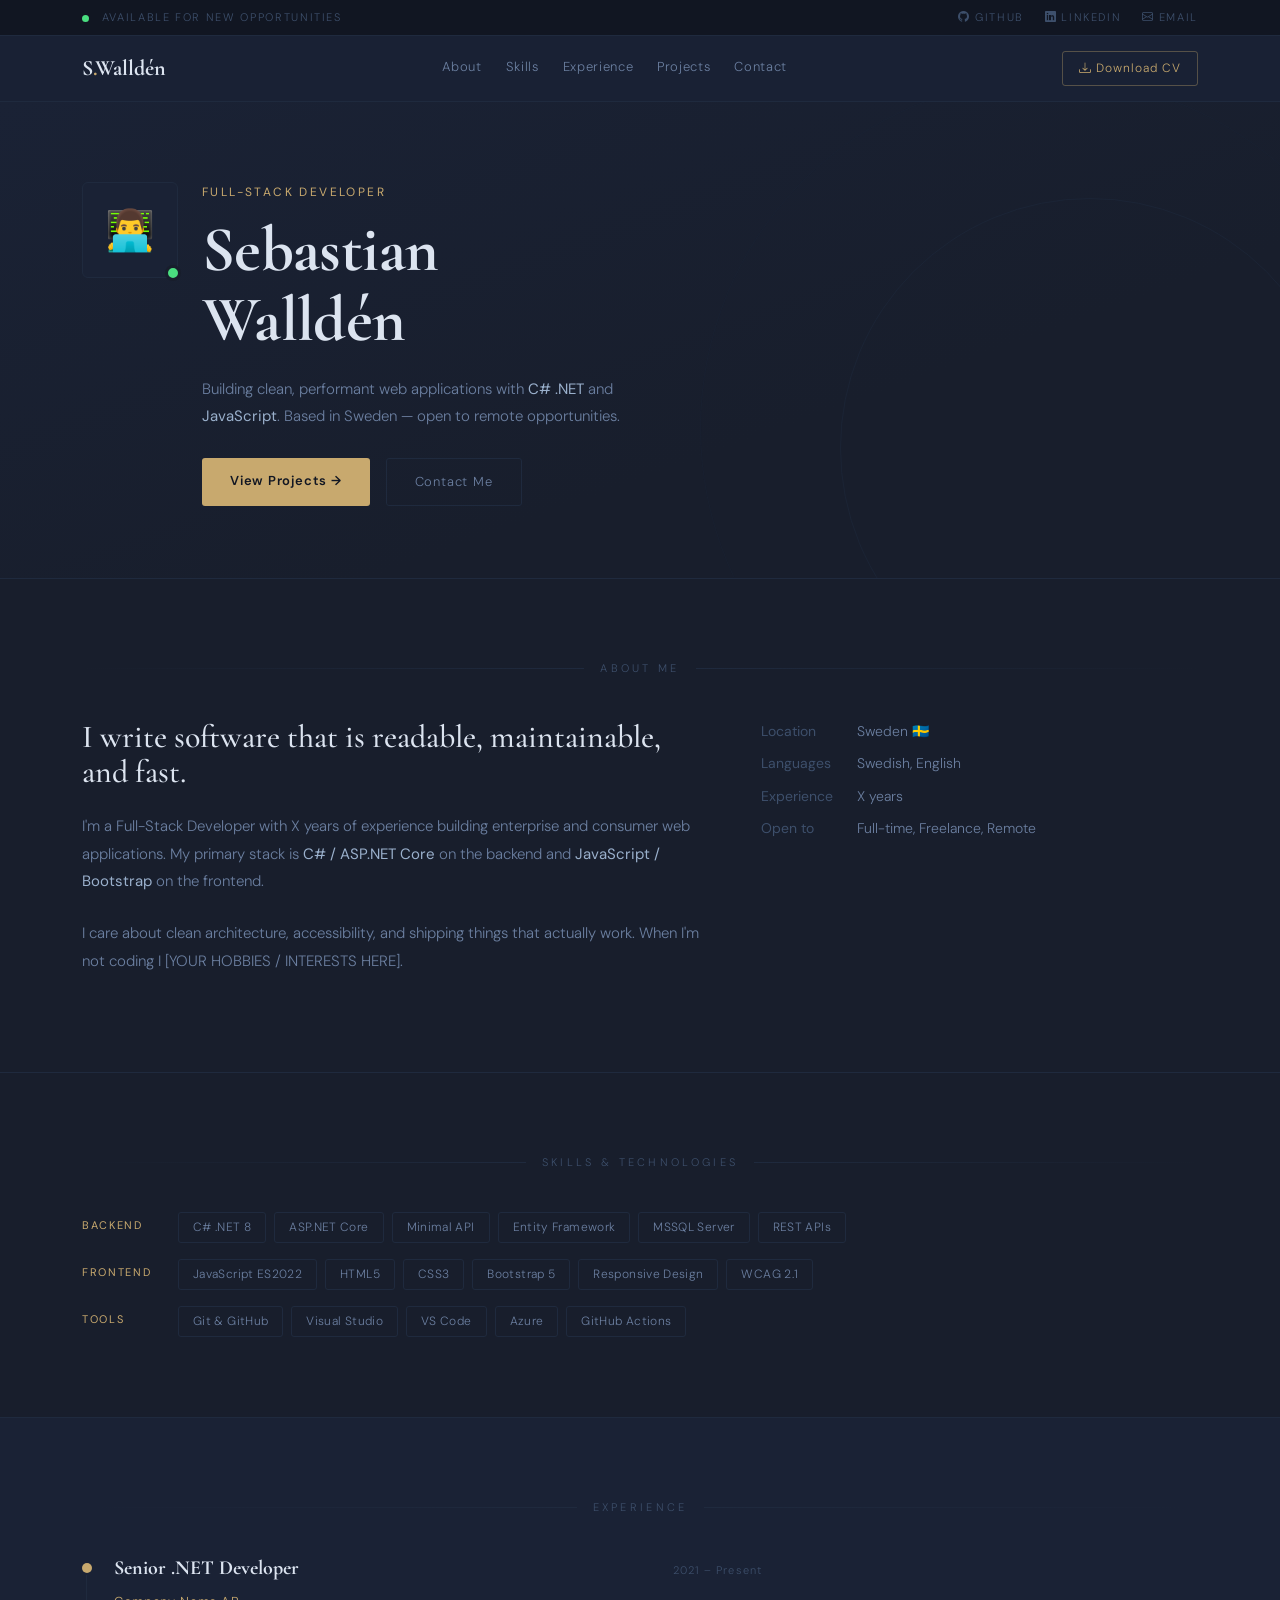
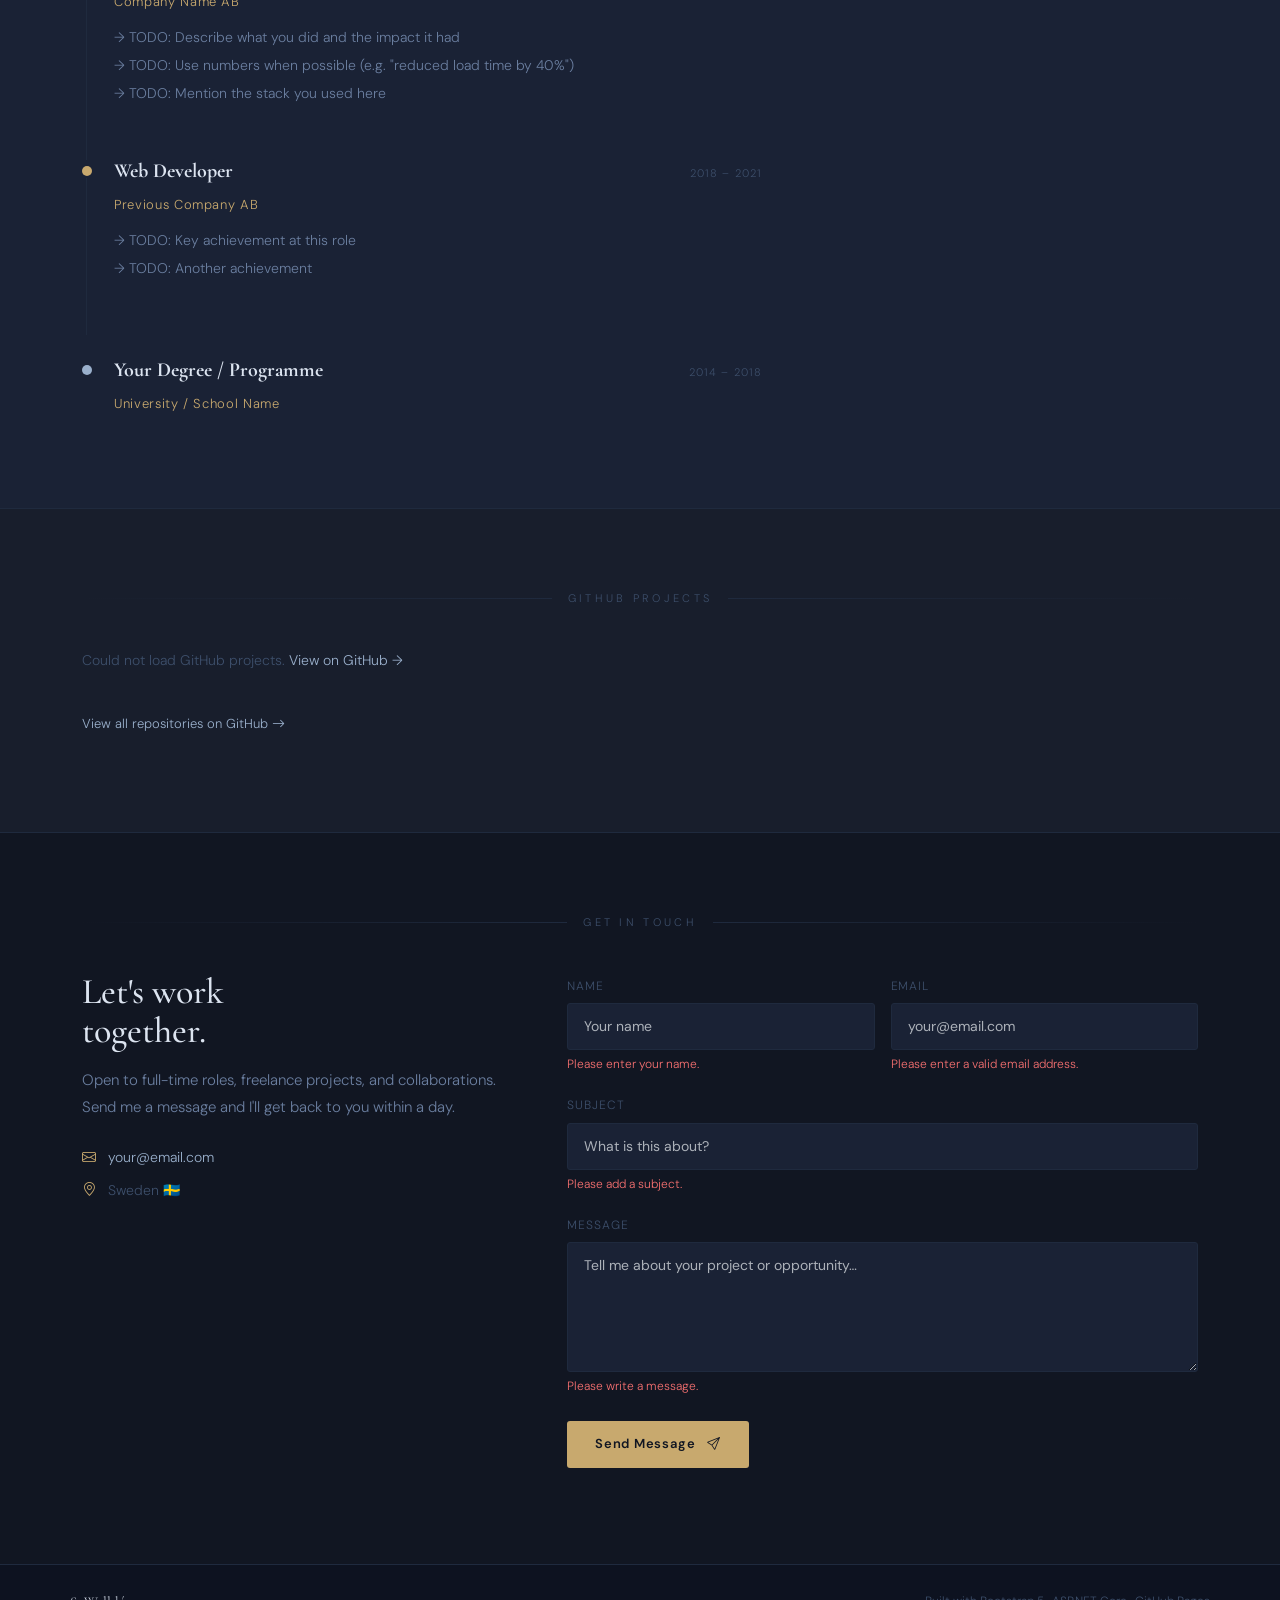
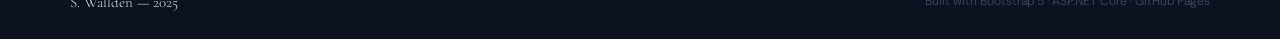
==== index.html @ 08d8ba3a "Initial commit" ====
<!DOCTYPE html>
<html lang="sv" data-bs-theme="dark">
<head>
  <meta charset="UTF-8" />
  <meta name="viewport" content="width=device-width, initial-scale=1.0" />
  <meta name="description" content="Sebastian Walldén — Full-Stack Developer specialising in C# .NET and JavaScript. Based in Sweden." />

  <title>Sebastian Walldén — Full-Stack Developer</title>

  <!-- ============================================================
       FONTS
       Cormorant Garamond  → headings  (editorial, refined)
       DM Sans             → body text  (clean, readable)
  ============================================================ -->
  <link rel="preconnect" href="https://fonts.googleapis.com" />
  <link rel="preconnect" href="https://fonts.gstatic.com" crossorigin />
  <link href="https://fonts.googleapis.com/css2?family=Cormorant+Garamond:wght@400;600;700&family=DM+Sans:ital,wght@0,300;0,400;0,500;1,300&display=swap" rel="stylesheet" />

  <!-- Bootstrap 5.3 -->
  <link href="https://cdn.jsdelivr.net/npm/bootstrap@5.3.3/dist/css/bootstrap.min.css" rel="stylesheet" />

  <!-- Bootstrap Icons -->
  <link href="https://cdn.jsdelivr.net/npm/bootstrap-icons@1.11.3/font/bootstrap-icons.min.css" rel="stylesheet" />

  <!-- Custom CSS Files -->
  <link rel="stylesheet" href="css/variables.css" />
  <link rel="stylesheet" href="css/base.css" />
  <link rel="stylesheet" href="css/topbar.css" />
  <link rel="stylesheet" href="css/navbar.css" />
  <link rel="stylesheet" href="css/hero.css" />
  <link rel="stylesheet" href="css/buttons.css" />
  <link rel="stylesheet" href="css/about.css" />
  <link rel="stylesheet" href="css/skills.css" />
  <link rel="stylesheet" href="css/experience.css" />
  <link rel="stylesheet" href="css/projects.css" />
  <link rel="stylesheet" href="css/contact.css" />
  <link rel="stylesheet" href="css/footer.css" />
  <link rel="stylesheet" href="css/animations.css" />
  <link rel="stylesheet" href="css/utilities.css" />
  <link rel="stylesheet" href="css/responsive.css" />
</head>

<body>

  <!-- ============================================================
       SKIP LINK — WCAG 2.4.1
  ============================================================ -->
  <a href="#main-content" class="skip-link">Skip to main content</a>

  <!-- ============================================================
       COMPONENT CONTAINERS
  ============================================================ -->

  <!-- Top Bar -->
  <div id="top-bar-container"></div>

  <!-- Navigation -->
  <div id="navbar-container"></div>

  <!-- Main Content -->
  <main id="main-content">
    <div id="hero-container"></div>
    <div id="about-container"></div>
    <div id="skills-container"></div>
    <div id="experience-container"></div>
    <div id="projects-container"></div>
    <div id="contact-container"></div>
  </main>

  <!-- Footer -->
  <div id="footer-container"></div>

  <!-- ============================================================
       BOOTSTRAP JS
  ============================================================ -->
  <script src="https://cdn.jsdelivr.net/npm/bootstrap@5.3.3/dist/js/bootstrap.bundle.min.js"></script>

  <!-- ============================================================
       COMPONENT LOADER
  ============================================================ -->
  <script src="js/component-loader.js"></script>

  <!-- ============================================================
       CUSTOM JAVASCRIPT FILES
  ============================================================ -->
  <script src="js/github-projects.js"></script>
  <script src="js/contact-form.js"></script>
  <script src="js/active-nav-link.js"></script>

</body>
</html>
---- css/variables.css ----
/* ============================================================
   DESIGN TOKENS — change your entire color scheme here only
============================================================ */

:root {
  --color-bg:           #181e2c;   /* page background        */
  --color-surface:      #1a2235;   /* cards, navbar          */
  --color-surface-deep: #111622;   /* top bar, footer        */
  --color-border:       #1f2a3e;   /* all borders            */
  --color-accent:       #c8a96e;   /* gold — buttons, labels */
  --color-accent-hover: #b8944e;   /* gold hover state       */
  --color-text:         #dce4f0;   /* primary text           */
  --color-text-muted:   #6b7fa0;   /* secondary text         */
  --color-text-faint:   #3d4f6b;   /* labels, metadata       */
  --color-link:         #9ab0cc;   /* inline links           */
  --color-success:      #4ade80;   /* success state          */

  --font-heading: 'Cormorant Garamond', Georgia, serif;
  --font-body:    'DM Sans', system-ui, sans-serif;

  --radius-sm:   3px;
  --radius-md:   6px;
  --section-gap: 5rem;
}
---- css/base.css ----
/* ============================================================
   BASE STYLES
============================================================ */

html {
  scroll-behavior: smooth;
}

body {
  font-family: var(--font-body);
  background-color: var(--color-bg);
  color: var(--color-text);
  font-weight: 300;
  font-size: 0.9375rem; /* 15px */
  line-height: 1.75;
}

h1, h2, h3, h4, h5, h6 {
  font-family: var(--font-heading);
  color: var(--color-text);
  line-height: 1.1;
}

a {
  color: var(--color-link);
  text-decoration: none;
  transition: color 0.2s;
}

a:hover {
  color: var(--color-accent);
  text-decoration: underline;
}

/* Focus ring — WCAG 2.4.7 */
:focus-visible {
  outline: 2px solid var(--color-accent);
  outline-offset: 3px;
  border-radius: var(--radius-sm);
}

/* ============================================================
   SKIP LINK — WCAG 2.4.1
============================================================ */

.skip-link {
  position: absolute;
  top: -100%;
  left: 1rem;
  z-index: 9999;
  background: var(--color-accent);
  color: var(--color-surface-deep);
  padding: 0.5rem 1rem;
  font-weight: 600;
  border-radius: var(--radius-sm);
  transition: top 0.15s;
}

.skip-link:focus {
  top: 1rem;
}

/* ============================================================
   SECTION DIVIDER (ornamental rule)
============================================================ */

.section-label {
  display: flex;
  align-items: center;
  gap: 1rem;
  margin-bottom: 2.5rem;
}

.section-label::before,
.section-label::after {
  content: '';
  flex: 1;
  height: 1px;
}

.section-label::before {
  background: linear-gradient(90deg, transparent, var(--color-border));
}

.section-label::after {
  background: linear-gradient(90deg, var(--color-border), transparent);
}

.section-label span {
  font-family: var(--font-body);
  font-size: 0.6875rem;
  letter-spacing: 0.3em;
  text-transform: uppercase;
  color: var(--color-text-faint);
  white-space: nowrap;
}
---- css/topbar.css ----
/* ============================================================
   TOP BAR
============================================================ */

#top-bar {
  background: var(--color-surface-deep);
  border-bottom: 1px solid var(--color-border);
  font-size: 0.6875rem; /* 11px */
  letter-spacing: 0.15em;
  text-transform: uppercase;
  color: var(--color-text-faint);
}

#top-bar a {
  color: var(--color-text-faint);
  transition: color 0.2s;
}

#top-bar a:hover {
  color: var(--color-accent);
  text-decoration: none;
}

.availability-indicator {
  display: inline-block;
  width: 7px;
  height: 7px;
  border-radius: 50%;
  background: var(--color-success);
  margin-right: 0.5rem;
  vertical-align: middle;
}
---- css/navbar.css ----
/* ============================================================
   NAVBAR
============================================================ */

#main-nav {
  background: rgba(26, 34, 53, 0.95);
  border-bottom: 1px solid var(--color-border);
  backdrop-filter: blur(10px);
}

.navbar-brand {
  font-family: var(--font-heading);
  font-size: 1.375rem;
  font-weight: 700;
  color: var(--color-text) !important;
}

.navbar-brand .accent {
  color: var(--color-accent);
}

.nav-link {
  font-family: var(--font-body) !important;
  font-size: 0.8125rem !important;
  letter-spacing: 0.05em;
  color: var(--color-text-muted) !important;
  padding: 0.25rem 0 !important;
  margin: 0 0.75rem;
  border-bottom: 2px solid transparent;
  transition: color 0.2s, border-color 0.2s;
}

.nav-link:hover,
.nav-link[aria-current="page"] {
  color: var(--color-text) !important;
  border-bottom-color: var(--color-accent);
}

/* Download CV button in nav */
.btn-nav-cv {
  font-size: 0.75rem;
  letter-spacing: 0.08em;
  color: var(--color-accent);
  border: 1px solid rgba(200, 169, 110, 0.35);
  padding: 0.375rem 1rem;
  border-radius: var(--radius-sm);
  transition: all 0.2s;
  background: transparent;
  text-decoration: none;
}

.btn-nav-cv:hover {
  background: var(--color-accent);
  color: var(--color-surface-deep);
  text-decoration: none;
}

@media (max-width: 768px) {
  .navbar-nav .nav-link {
    margin: 0;
  }
}
---- css/hero.css ----
/* ============================================================
   HERO SECTION
============================================================ */

#hero {
  background: linear-gradient(160deg, var(--color-surface) 0%, var(--color-bg) 65%);
  border-bottom: 1px solid var(--color-border);
  position: relative;
  overflow: hidden;
  padding: 5rem 0 4.5rem;
}

/* Decorative circles */
#hero::before,
#hero::after {
  content: '';
  position: absolute;
  border-radius: 50%;
  border: 1px solid rgba(31, 42, 62, 0.5);
  pointer-events: none;
}

#hero::before {
  width: 500px;
  height: 500px;
  bottom: -120px;
  right: -60px;
}

#hero::after {
  width: 700px;
  height: 700px;
  bottom: -200px;
  right: -120px;
  border-color: rgba(31, 42, 62, 0.25);
}

.hero-avatar {
  width: 96px;
  height: 96px;
  border-radius: var(--radius-md);
  background: var(--color-surface);
  border: 1px solid var(--color-border);
  object-fit: cover;
  flex-shrink: 0;
}

.hero-avatar-placeholder {
  width: 96px;
  height: 96px;
  border-radius: var(--radius-md);
  background: var(--color-surface);
  border: 1px solid var(--color-border);
  display: flex;
  align-items: center;
  justify-content: center;
  font-size: 2.5rem;
  flex-shrink: 0;
  position: relative;
}

.hero-status {
  position: absolute;
  bottom: -4px;
  right: -4px;
  width: 16px;
  height: 16px;
  background: var(--color-success);
  border-radius: 50%;
  border: 3px solid var(--color-bg);
}

.hero-eyebrow {
  font-family: var(--font-body);
  font-size: 0.75rem;
  letter-spacing: 0.2em;
  text-transform: uppercase;
  color: var(--color-accent);
  font-weight: 400;
  margin-bottom: 0.75rem;
}

.hero-name {
  font-size: clamp(2.5rem, 6vw, 4rem);
  font-weight: 700;
  letter-spacing: -0.01em;
  margin-bottom: 1.25rem;
}

.hero-bio {
  font-size: 0.9375rem;
  color: var(--color-text-muted);
  line-height: 1.8;
  max-width: 480px;
  margin-bottom: 1.75rem;
}

.hero-bio strong {
  color: var(--color-link);
  font-weight: 400;
}

@media (max-width: 768px) {
  #top-bar .d-flex {
    flex-direction: column;
    gap: 0.25rem;
    text-align: center;
  }

  .hero-name {
    font-size: 2.5rem;
  }
}
---- css/buttons.css ----
/* ============================================================
   BUTTONS
============================================================ */

.btn-primary-custom {
  background: var(--color-accent);
  color: var(--color-surface-deep);
  border: none;
  border-radius: var(--radius-sm);
  padding: 0.75rem 1.75rem;
  font-family: var(--font-body);
  font-size: 0.8125rem;
  font-weight: 600;
  letter-spacing: 0.06em;
  transition: background 0.2s, transform 0.15s;
  display: inline-block;
  text-decoration: none;
  cursor: pointer;
}

.btn-primary-custom:hover {
  background: var(--color-accent-hover);
  color: var(--color-surface-deep);
  transform: translateY(-1px);
  text-decoration: none;
}

.btn-primary-custom:disabled {
  opacity: 0.6;
  cursor: not-allowed;
  transform: none;
}

.btn-secondary-custom {
  background: transparent;
  color: var(--color-text-muted);
  border: 1px solid var(--color-border);
  border-radius: var(--radius-sm);
  padding: 0.75rem 1.75rem;
  font-family: var(--font-body);
  font-size: 0.8125rem;
  letter-spacing: 0.06em;
  transition: border-color 0.2s, color 0.2s, background 0.2s;
  display: inline-block;
  text-decoration: none;
  cursor: pointer;
}

.btn-secondary-custom:hover {
  border-color: var(--color-accent);
  color: var(--color-accent);
  text-decoration: none;
}
---- css/about.css ----
/* ============================================================
   ABOUT SECTION
============================================================ */

#about {
  padding: var(--section-gap) 0;
  border-bottom: 1px solid var(--color-border);
}

#about h2 {
  font-size: 2rem;
}

#about .bio-text {
  color: var(--color-text-muted);
  line-height: 1.85;
}

#about .bio-text strong {
  color: var(--color-link);
  font-weight: 400;
}

#about .info-list {
  font-size: 0.875rem;
}

#about .info-item {
  display: flex;
  gap: 1rem;
  margin-bottom: 0.5rem;
}

#about .info-label {
  color: var(--color-text-faint);
  min-width: 80px;
  font-weight: 400;
}

#about .info-value {
  color: var(--color-text-muted);
  margin: 0;
}
---- css/skills.css ----
/* ============================================================
   SKILLS SECTION
============================================================ */

#skills {
  padding: var(--section-gap) 0;
  border-bottom: 1px solid var(--color-border);
}

.skill-group-label {
  font-family: var(--font-body);
  font-size: 0.6875rem;
  letter-spacing: 0.15em;
  text-transform: uppercase;
  color: var(--color-accent);
  font-weight: 400;
  min-width: 80px;
}

.skill-badge {
  display: inline-block;
  font-family: var(--font-body);
  font-size: 0.75rem;
  color: var(--color-text-muted);
  border: 1px solid var(--color-border);
  padding: 0.25rem 0.875rem;
  border-radius: var(--radius-sm);
  letter-spacing: 0.03em;
  transition: border-color 0.2s, color 0.2s, transform 0.15s;
  text-decoration: none;
}

.skill-badge:hover {
  border-color: var(--color-accent);
  color: var(--color-accent);
  transform: translateY(-1px);
}
---- css/experience.css ----
/* ============================================================
   EXPERIENCE SECTION (Timeline)
============================================================ */

#experience {
  padding: var(--section-gap) 0;
  border-bottom: 1px solid var(--color-border);
  background: var(--color-surface);
}

.timeline-item {
  position: relative;
  padding-left: 2rem;
  padding-bottom: 2.5rem;
}

.timeline-item:last-child {
  padding-bottom: 0;
}

.timeline-dot {
  position: absolute;
  left: 0;
  top: 6px;
  width: 10px;
  height: 10px;
  border-radius: 50%;
  background: var(--color-accent);
  flex-shrink: 0;
}

.timeline-dot.education {
  background: var(--color-link);
}

.timeline-line {
  position: absolute;
  left: 4px;
  top: 18px;
  bottom: 0;
  width: 1px;
  background: var(--color-border);
}

.timeline-item:last-child .timeline-line {
  display: none;
}

.job-title {
  font-family: var(--font-heading);
  font-size: 1.25rem;
  font-weight: 700;
  color: var(--color-text);
}

.job-company {
  font-family: var(--font-body);
  font-size: 0.8125rem;
  color: var(--color-accent);
  letter-spacing: 0.05em;
  margin-bottom: 0.75rem;
}

.job-date {
  font-family: var(--font-body);
  font-size: 0.6875rem;
  color: var(--color-text-faint);
  letter-spacing: 0.1em;
}

.job-bullets {
  list-style: none;
  padding-left: 0;
  margin-top: 0.5rem;
}

.job-bullets li {
  font-size: 0.875rem;
  color: var(--color-text-muted);
  margin-bottom: 0.35rem;
  line-height: 1.6;
}
---- css/projects.css ----
/* ============================================================
   PROJECTS SECTION (GitHub — populated via JS)
============================================================ */

#projects {
  padding: var(--section-gap) 0;
  border-bottom: 1px solid var(--color-border);
}

.project-card {
  background: var(--color-surface);
  border: 1px solid var(--color-border);
  border-radius: var(--radius-md);
  padding: 1.25rem;
  height: 100%;
  transition: border-color 0.25s, transform 0.2s, box-shadow 0.25s;
  text-decoration: none;
  display: flex;
  flex-direction: column;
  gap: 0.5rem;
}

.project-card:hover {
  border-color: rgba(200, 169, 110, 0.35);
  transform: translateY(-3px);
  box-shadow: 0 12px 32px rgba(0, 0, 0, 0.35);
  text-decoration: none;
}

.project-name {
  font-family: var(--font-heading);
  font-size: 1.0625rem;
  font-weight: 700;
  color: var(--color-link);
}

.project-desc {
  font-size: 0.8125rem;
  color: var(--color-text-faint);
  flex: 1;
  line-height: 1.55;
}

.project-meta {
  font-family: var(--font-body);
  font-size: 0.6875rem;
  color: var(--color-text-faint);
  display: flex;
  justify-content: space-between;
}

.project-lang {
  color: var(--color-accent);
}

.projects-loading {
  color: var(--color-text-faint);
  text-align: center;
  padding: 2rem 0;
}

.projects-empty {
  color: var(--color-text-faint);
  font-size: 0.875rem;
}
---- css/contact.css ----
/* ============================================================
   CONTACT SECTION
============================================================ */

#contact {
  padding: var(--section-gap) 0;
  background: var(--color-surface-deep);
}

#contact h2 {
  font-size: 2.25rem;
}

.contact-intro {
  color: var(--color-text-muted);
  margin-top: 1rem;
  line-height: 1.8;
}

.contact-info-list {
  font-size: 0.875rem;
  color: var(--color-text-faint);
}

.contact-info-item {
  margin-bottom: 0.5rem;
}

.contact-info-item a {
  color: var(--color-link);
}

.contact-info-item a:hover {
  color: var(--color-accent);
}

.contact-icon {
  margin-right: 0.5rem;
  color: var(--color-accent);
}

/* Form Styles */
.contact-form {
  width: 100%;
}

.contact-form .form-control,
.contact-form .form-control:focus {
  background: var(--color-surface);
  border: 1px solid var(--color-border);
  border-radius: var(--radius-sm);
  color: var(--color-text);
  font-family: var(--font-body);
  font-size: 0.875rem;
  padding: 0.75rem 1rem;
  box-shadow: none;
}

.contact-form .form-control:focus {
  border-color: var(--color-accent);
}

.contact-form .form-label {
  font-size: 0.75rem;
  letter-spacing: 0.08em;
  text-transform: uppercase;
  color: var(--color-text-faint);
  margin-bottom: 0.4rem;
}

.contact-form textarea {
  resize: vertical;
  min-height: 130px;
}

.contact-form .invalid-feedback {
  display: block;
  color: #f87171;
  font-size: 0.75rem;
  margin-top: 0.25rem;
}

.form-status {
  font-size: 0.875rem;
  margin-top: 1rem;
}

.form-status.success {
  color: var(--color-success);
}

.form-status.error {
  color: #f87171;
}
---- css/footer.css ----
/* ============================================================
   FOOTER
============================================================ */

footer {
  background: #0d1220;
  border-top: 1px solid var(--color-border);
  font-family: var(--font-body);
  font-size: 0.75rem;
  color: var(--color-text-faint);
}

footer a {
  color: var(--color-link);
  transition: color 0.2s;
}

footer a:hover {
  color: var(--color-accent);
  text-decoration: none;
}

.footer-brand {
  font-family: var(--font-heading);
  font-size: 0.9375rem;
  color: var(--color-text);
}

.footer-content {
  display: flex;
  justify-content: space-between;
  align-items: center;
  flex-wrap: wrap;
  gap: 1rem;
  padding: 1rem 0;
}

@media (max-width: 768px) {
  .footer-content {
    justify-content: center;
    text-align: center;
    gap: 0.5rem;
  }
}
---- css/animations.css ----
/* ============================================================
   ANIMATIONS — staggered page load
============================================================ */

.fade-up {
  opacity: 0;
  transform: translateY(18px);
  animation: fadeUp 0.55s ease forwards;
}

@keyframes fadeUp {
  to {
    opacity: 1;
    transform: translateY(0);
  }
}

.fade-up:nth-child(1) {
  animation-delay: 0.05s;
}

.fade-up:nth-child(2) {
  animation-delay: 0.15s;
}

.fade-up:nth-child(3) {
  animation-delay: 0.25s;
}

.fade-up:nth-child(4) {
  animation-delay: 0.35s;
}
---- css/utilities.css ----
/* ============================================================
   UTILITIES
============================================================ */

.text-accent {
  color: var(--color-accent);
}

.text-muted-custom {
  color: var(--color-text-muted);
}

.text-faint {
  color: var(--color-text-faint);
}

.border-theme {
  border-color: var(--color-border) !important;
}

.bg-surface {
  background-color: var(--color-surface);
}

.bg-surface-deep {
  background-color: var(--color-surface-deep);
}
---- css/responsive.css ----
/* ============================================================
   RESPONSIVE DESIGN
============================================================ */

@media (max-width: 992px) {
  .container-lg {
    padding-left: 1.5rem;
    padding-right: 1.5rem;
  }
}

@media (max-width: 768px) {
  :root {
    --section-gap: 3rem;
  }

  #top-bar .d-flex {
    flex-direction: column;
    gap: 0.25rem;
    text-align: center;
  }

  .hero-name {
    font-size: 2.5rem;
  }

  .navbar-nav .nav-link {
    margin: 0;
  }

  .hero-bio {
    max-width: 100%;
  }

  .d-flex.gap-3.flex-wrap {
    flex-direction: column;
  }

  .d-flex.gap-3.flex-wrap > * {
    width: 100%;
  }
}

@media (max-width: 576px) {
  body {
    font-size: 0.875rem;
  }

  h1, h2, h3, h4, h5, h6 {
    line-height: 1.2;
  }

  .hero-avatar-placeholder,
  .hero-avatar {
    width: 72px;
    height: 72px;
    font-size: 2rem;
  }

  #contact h2 {
    font-size: 1.75rem;
  }

  .contact-form .form-control {
    font-size: 0.8125rem;
    padding: 0.5rem 0.75rem;
  }

  .btn-primary-custom,
  .btn-secondary-custom {
    width: 100%;
    text-align: center;
  }

  .section-label {
    margin-bottom: 1.5rem;
    gap: 0.5rem;
  }

  .section-label span {
    font-size: 0.625rem;
  }
}
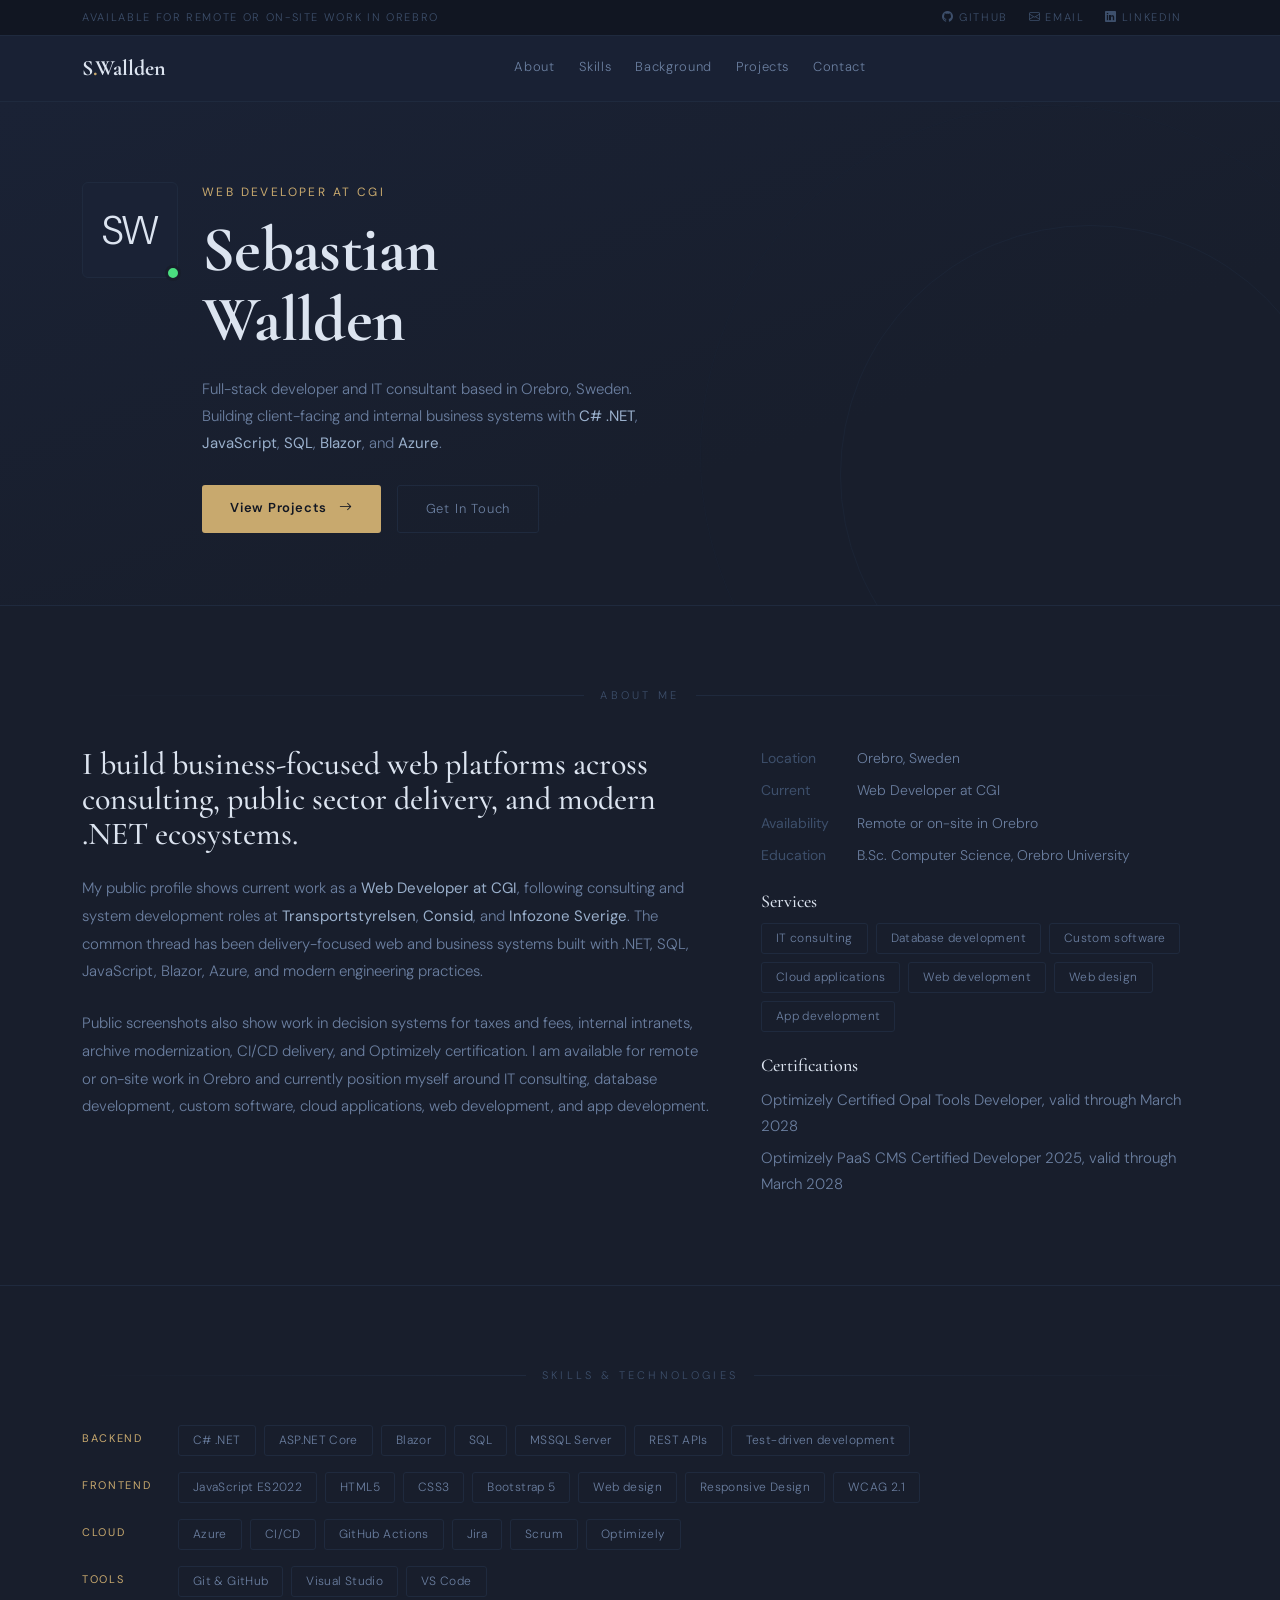
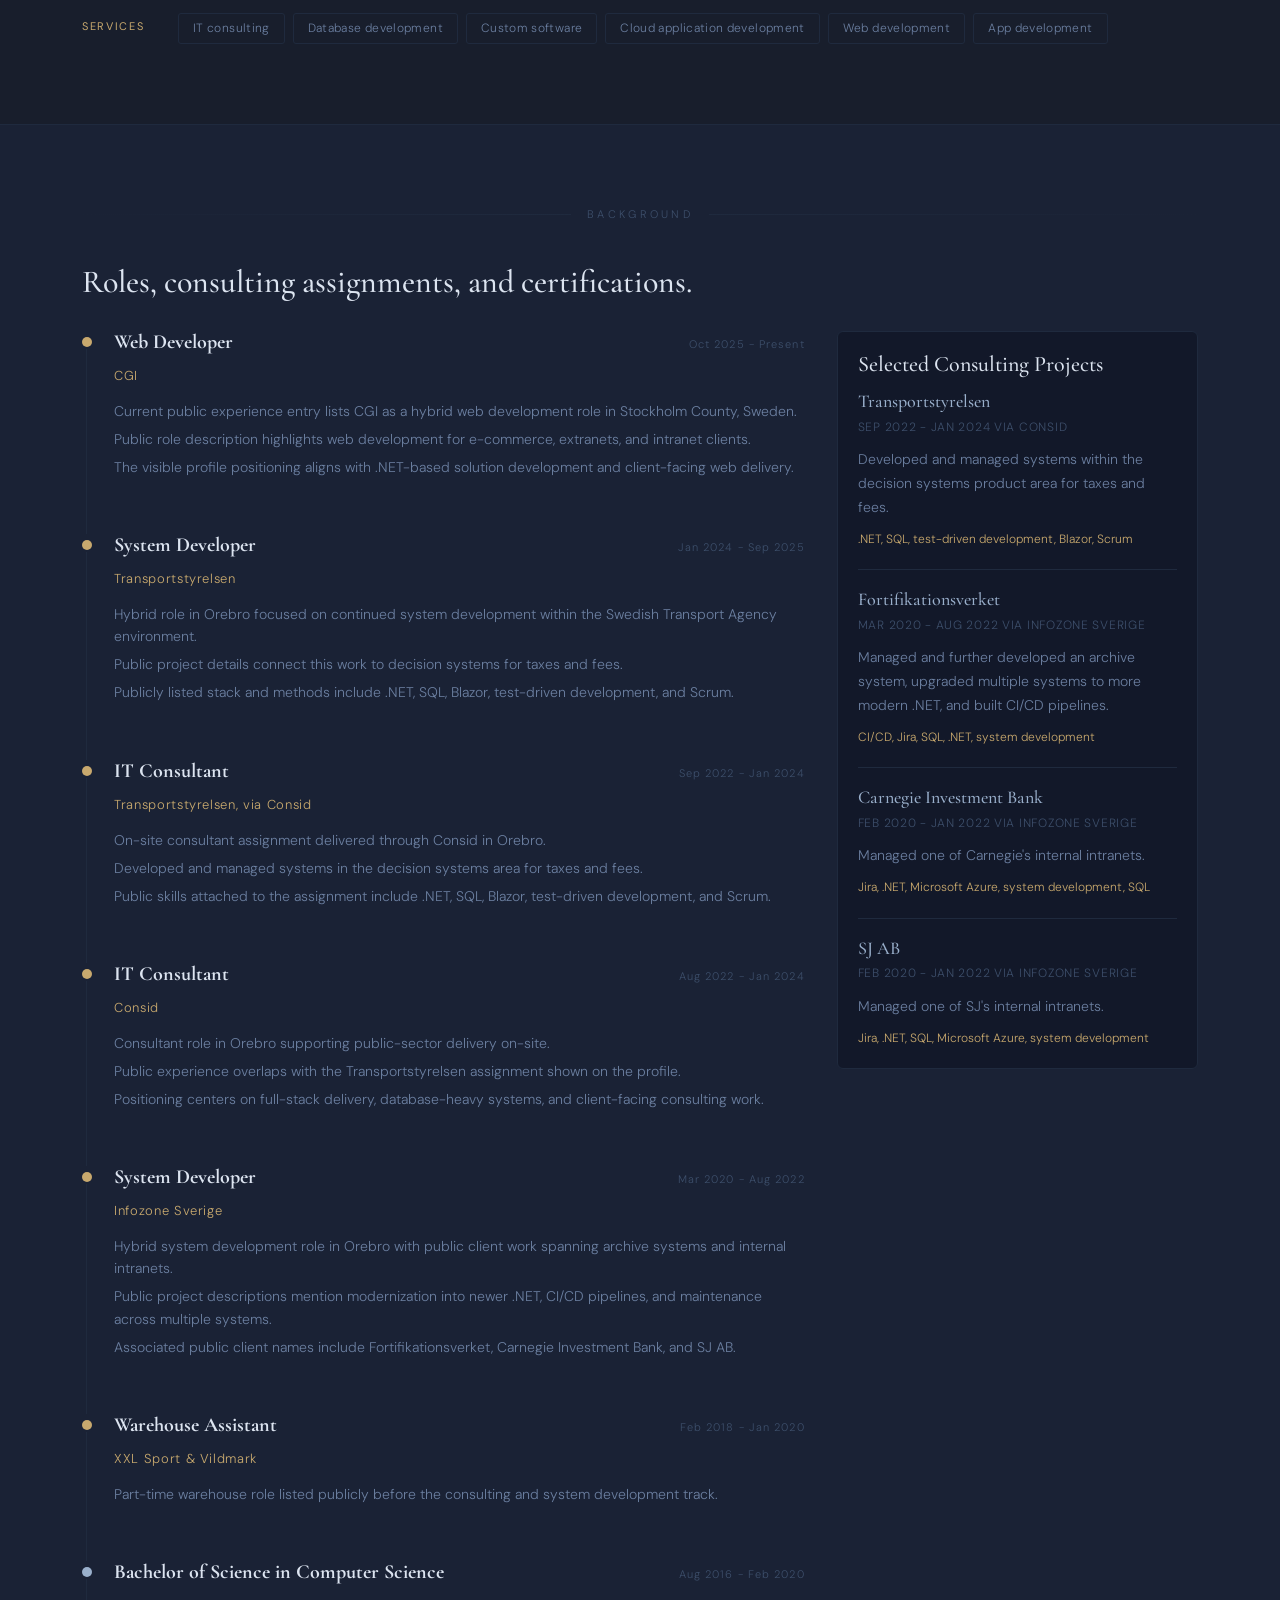
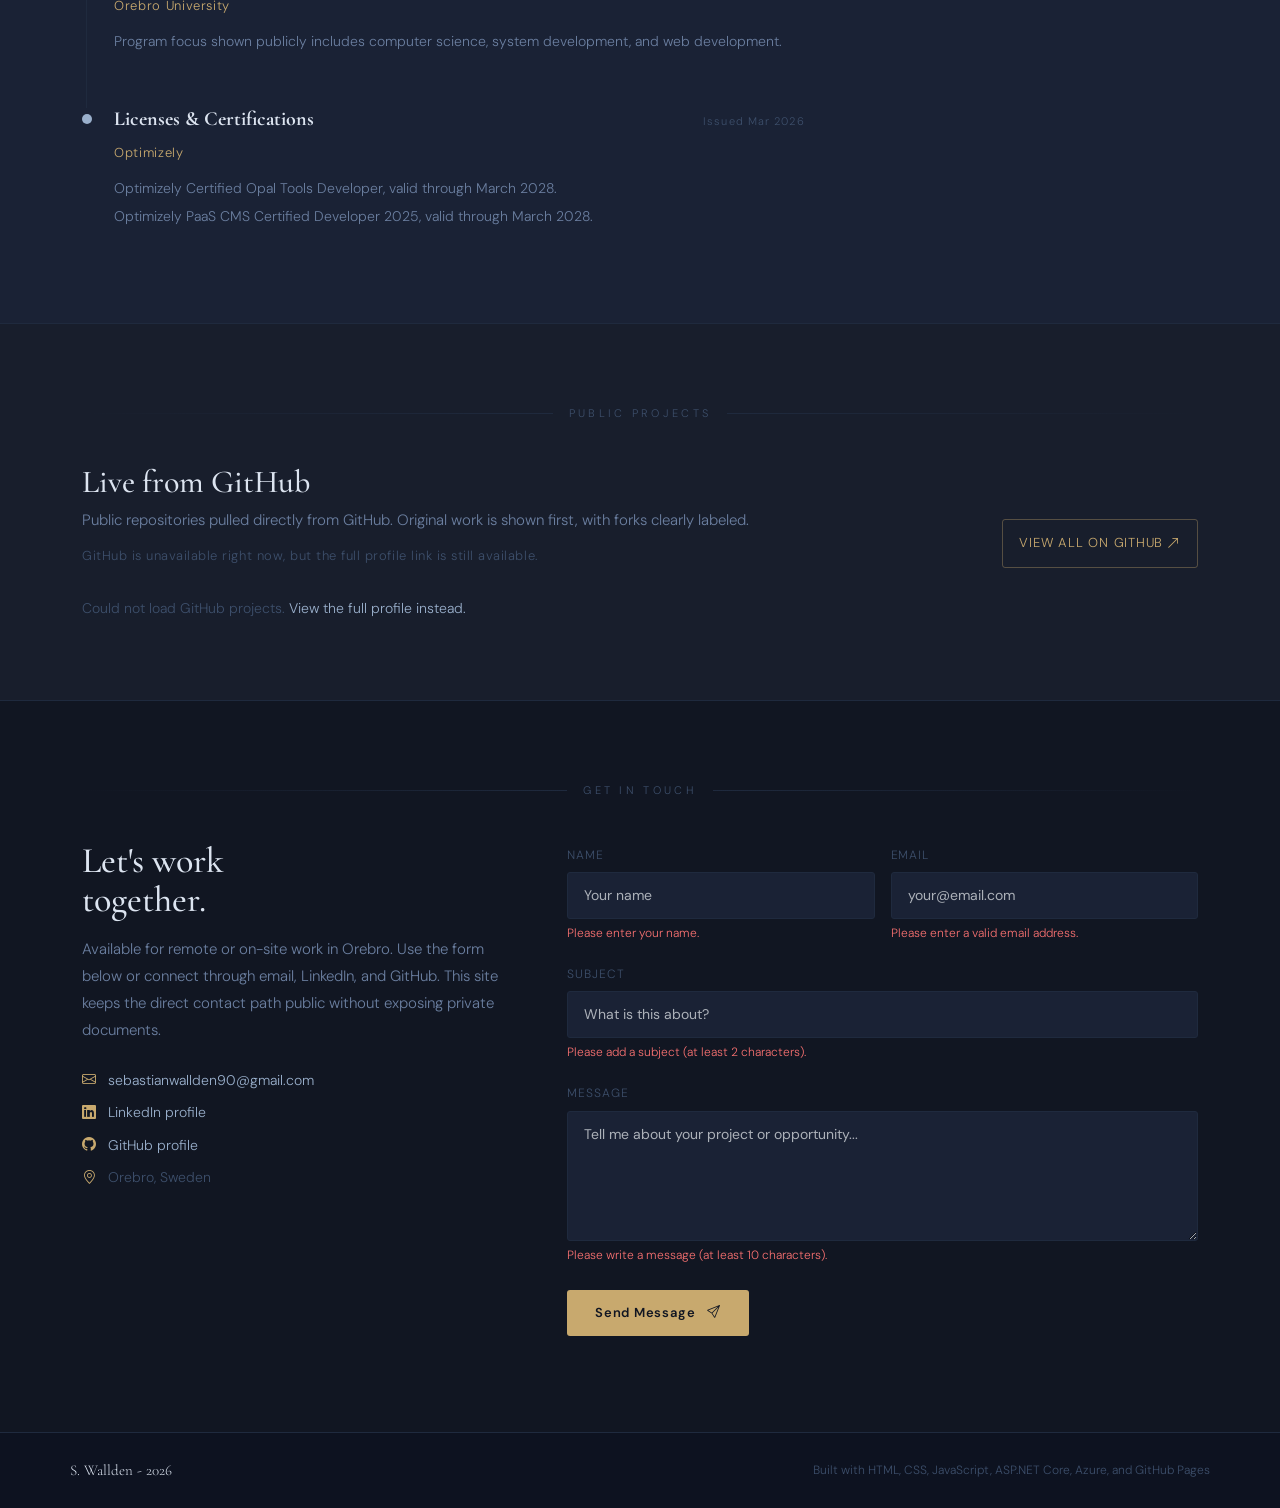
==== commit 4327ffe0: "feat: refresh portfolio profile content" ====
--- a/index.html
+++ b/index.html
@@ -3,18 +3,22 @@
 <head>
   <meta charset="UTF-8" />
   <meta name="viewport" content="width=device-width, initial-scale=1.0" />
-  <meta name="description" content="Sebastian Walldén — Full-Stack Developer specialising in C# .NET and JavaScript. Based in Sweden." />
+  <meta
+    name="description"
+    content="Sebastian Wallden is a full-stack developer and IT consultant based in Orebro, Sweden, with public experience across CGI, Transportstyrelsen, Consid, and Infozone using .NET, SQL, Azure, Blazor, and JavaScript." />
 
-  <title>Sebastian Walldén — Full-Stack Developer</title>
+  <title>Sebastian Wallden - Full-Stack Developer</title>
 
   <!-- ============================================================
        FONTS
-       Cormorant Garamond  → headings  (editorial, refined)
-       DM Sans             → body text  (clean, readable)
+       Cormorant Garamond -> headings
+       DM Sans -> body text
   ============================================================ -->
   <link rel="preconnect" href="https://fonts.googleapis.com" />
   <link rel="preconnect" href="https://fonts.gstatic.com" crossorigin />
-  <link href="https://fonts.googleapis.com/css2?family=Cormorant+Garamond:wght@400;600;700&family=DM+Sans:ital,wght@0,300;0,400;0,500;1,300&display=swap" rel="stylesheet" />
+  <link
+    href="https://fonts.googleapis.com/css2?family=Cormorant+Garamond:wght@400;600;700&family=DM+Sans:ital,wght@0,300;0,400;0,500;1,300&display=swap"
+    rel="stylesheet" />
 
   <!-- Bootstrap 5.3 -->
   <link href="https://cdn.jsdelivr.net/npm/bootstrap@5.3.3/dist/css/bootstrap.min.css" rel="stylesheet" />
@@ -41,9 +45,8 @@
 </head>
 
 <body>
-
   <!-- ============================================================
-       SKIP LINK — WCAG 2.4.1
+       SKIP LINK - WCAG 2.4.1
   ============================================================ -->
   <a href="#main-content" class="skip-link">Skip to main content</a>
 
@@ -51,13 +54,9 @@
        COMPONENT CONTAINERS
   ============================================================ -->
 
-  <!-- Top Bar -->
   <div id="top-bar-container"></div>
-
-  <!-- Navigation -->
   <div id="navbar-container"></div>
 
-  <!-- Main Content -->
   <main id="main-content">
     <div id="hero-container"></div>
     <div id="about-container"></div>
@@ -67,25 +66,12 @@
     <div id="contact-container"></div>
   </main>
 
-  <!-- Footer -->
   <div id="footer-container"></div>
 
-  <!-- ============================================================
-       BOOTSTRAP JS
-  ============================================================ -->
   <script src="https://cdn.jsdelivr.net/npm/bootstrap@5.3.3/dist/js/bootstrap.bundle.min.js"></script>
-
-  <!-- ============================================================
-       COMPONENT LOADER
-  ============================================================ -->
   <script src="js/component-loader.js"></script>
-
-  <!-- ============================================================
-       CUSTOM JAVASCRIPT FILES
-  ============================================================ -->
   <script src="js/github-projects.js"></script>
   <script src="js/contact-form.js"></script>
   <script src="js/active-nav-link.js"></script>
-
 </body>
-</html>+</html>
--- a/css/navbar.css
+++ b/css/navbar.css
@@ -36,8 +36,7 @@
   border-bottom-color: var(--color-accent);
 }
 
-/* Download CV button in nav */
-.btn-nav-cv {
+.btn-nav-cta {
   font-size: 0.75rem;
   letter-spacing: 0.08em;
   color: var(--color-accent);
@@ -49,7 +48,7 @@
   text-decoration: none;
 }
 
-.btn-nav-cv:hover {
+.btn-nav-cta:hover {
   background: var(--color-accent);
   color: var(--color-surface-deep);
   text-decoration: none;
--- a/css/about.css
+++ b/css/about.css
@@ -41,3 +41,32 @@
   color: var(--color-text-muted);
   margin: 0;
 }
+
+.about-subsection {
+  margin-top: 1.5rem;
+}
+
+.about-subtitle {
+  font-family: var(--font-heading);
+  font-size: 1.125rem;
+  color: var(--color-text);
+  margin-bottom: 0.75rem;
+}
+
+.about-tag-list {
+  display: flex;
+  flex-wrap: wrap;
+  gap: 0.5rem;
+}
+
+.about-list {
+  list-style: none;
+  padding: 0;
+  margin: 0;
+}
+
+.about-list li {
+  color: var(--color-text-muted);
+  line-height: 1.7;
+  margin-bottom: 0.45rem;
+}
--- a/css/experience.css
+++ b/css/experience.css
@@ -6,6 +6,22 @@
   padding: var(--section-gap) 0;
   border-bottom: 1px solid var(--color-border);
   background: var(--color-surface);
+}
+
+.experience-heading {
+  font-size: 2rem;
+  margin-bottom: 2rem;
+}
+
+.experience-layout {
+  display: grid;
+  grid-template-columns: minmax(0, 2fr) minmax(280px, 1fr);
+  gap: 2rem;
+  align-items: start;
+}
+
+.experience-timeline {
+  max-width: 760px;
 }
 
 .timeline-item {
@@ -80,3 +96,64 @@
   margin-bottom: 0.35rem;
   line-height: 1.6;
 }
+
+.experience-side-panel {
+  border: 1px solid var(--color-border);
+  border-radius: var(--radius-md);
+  background: rgba(13, 18, 32, 0.55);
+  padding: 1.25rem;
+  position: sticky;
+  top: 6rem;
+}
+
+.experience-panel-title {
+  font-family: var(--font-heading);
+  font-size: 1.375rem;
+  margin-bottom: 1rem;
+  color: var(--color-text);
+}
+
+.project-note + .project-note {
+  margin-top: 1.25rem;
+  padding-top: 1.25rem;
+  border-top: 1px solid var(--color-border);
+}
+
+.project-note-title {
+  font-family: var(--font-heading);
+  font-size: 1.125rem;
+  margin-bottom: 0.3rem;
+  color: var(--color-link);
+}
+
+.project-note-meta {
+  font-size: 0.75rem;
+  letter-spacing: 0.06em;
+  text-transform: uppercase;
+  color: var(--color-text-faint);
+  margin-bottom: 0.65rem;
+}
+
+.project-note-text {
+  font-size: 0.875rem;
+  color: var(--color-text-muted);
+  line-height: 1.7;
+  margin-bottom: 0.65rem;
+}
+
+.project-note-stack {
+  font-size: 0.75rem;
+  color: var(--color-accent);
+  line-height: 1.6;
+  margin: 0;
+}
+
+@media (max-width: 992px) {
+  .experience-layout {
+    grid-template-columns: 1fr;
+  }
+
+  .experience-side-panel {
+    position: static;
+  }
+}
--- a/css/projects.css
+++ b/css/projects.css
@@ -1,10 +1,59 @@
 /* ============================================================
-   PROJECTS SECTION (GitHub — populated via JS)
+   PROJECTS SECTION
 ============================================================ */
 
 #projects {
   padding: var(--section-gap) 0;
   border-bottom: 1px solid var(--color-border);
+}
+
+.projects-heading-row {
+  display: flex;
+  justify-content: space-between;
+  align-items: end;
+  gap: 1.5rem;
+  margin-bottom: 1.75rem;
+  flex-wrap: wrap;
+}
+
+.projects-heading {
+  margin: 0;
+  font-size: 2rem;
+}
+
+.projects-intro {
+  margin: 0.5rem 0 0;
+  color: var(--color-text-muted);
+  max-width: 42rem;
+  line-height: 1.75;
+}
+
+.projects-summary {
+  margin: 0.75rem 0 0;
+  color: var(--color-text-faint);
+  font-size: 0.8125rem;
+  letter-spacing: 0.04em;
+}
+
+.projects-profile-link {
+  color: var(--color-accent);
+  text-decoration: none;
+  font-size: 0.8125rem;
+  letter-spacing: 0.06em;
+  text-transform: uppercase;
+  border: 1px solid rgba(200, 169, 110, 0.35);
+  border-radius: var(--radius-sm);
+  padding: 0.75rem 1rem;
+  display: inline-flex;
+  align-items: center;
+  white-space: nowrap;
+  transition: background 0.2s, color 0.2s, border-color 0.2s;
+}
+
+.projects-profile-link:hover {
+  color: var(--color-surface-deep);
+  background: var(--color-accent);
+  text-decoration: none;
 }
 
 .project-card {
@@ -17,7 +66,21 @@
   text-decoration: none;
   display: flex;
   flex-direction: column;
-  gap: 0.5rem;
+  gap: 0.75rem;
+}
+
+.project-card-top {
+  display: flex;
+  flex-direction: column;
+  gap: 0.875rem;
+  flex: 1;
+}
+
+.project-title-row {
+  display: flex;
+  justify-content: space-between;
+  gap: 0.75rem;
+  align-items: start;
 }
 
 .project-card:hover {
@@ -32,25 +95,71 @@
   font-size: 1.0625rem;
   font-weight: 700;
   color: var(--color-link);
+  line-height: 1.2;
+}
+
+.project-badges {
+  display: flex;
+  gap: 0.5rem;
+  flex-wrap: wrap;
+  justify-content: end;
+}
+
+.project-badge {
+  border: 1px solid rgba(200, 169, 110, 0.25);
+  color: var(--color-text-faint);
+  border-radius: 999px;
+  padding: 0.1875rem 0.5rem;
+  font-size: 0.625rem;
+  letter-spacing: 0.08em;
+  text-transform: uppercase;
+  white-space: nowrap;
+}
+
+.project-badge.project-badge-original {
+  color: var(--color-accent);
+  border-color: rgba(200, 169, 110, 0.4);
 }
 
 .project-desc {
-  font-size: 0.8125rem;
+  font-size: 0.875rem;
   color: var(--color-text-faint);
+  line-height: 1.7;
   flex: 1;
-  line-height: 1.55;
 }
 
 .project-meta {
   font-family: var(--font-body);
-  font-size: 0.6875rem;
+  font-size: 0.75rem;
   color: var(--color-text-faint);
   display: flex;
   justify-content: space-between;
+  gap: 1rem;
+  flex-wrap: wrap;
 }
 
 .project-lang {
   color: var(--color-accent);
+}
+
+.project-link-text {
+  display: flex;
+  flex-wrap: wrap;
+  gap: 0.75rem;
+  margin-top: 0.25rem;
+}
+
+.project-link-text a {
+  font-size: 0.75rem;
+  letter-spacing: 0.06em;
+  text-transform: uppercase;
+  color: var(--color-text-muted);
+  text-decoration: none;
+}
+
+.project-link-text a:hover {
+  color: var(--color-accent);
+  text-decoration: none;
 }
 
 .projects-loading {
@@ -62,4 +171,20 @@
 .projects-empty {
   color: var(--color-text-faint);
   font-size: 0.875rem;
+  margin: 0;
 }
+
+@media (max-width: 768px) {
+  .projects-profile-link {
+    width: 100%;
+    justify-content: center;
+  }
+
+  .project-title-row {
+    flex-direction: column;
+  }
+
+  .project-badges {
+    justify-content: flex-start;
+  }
+}
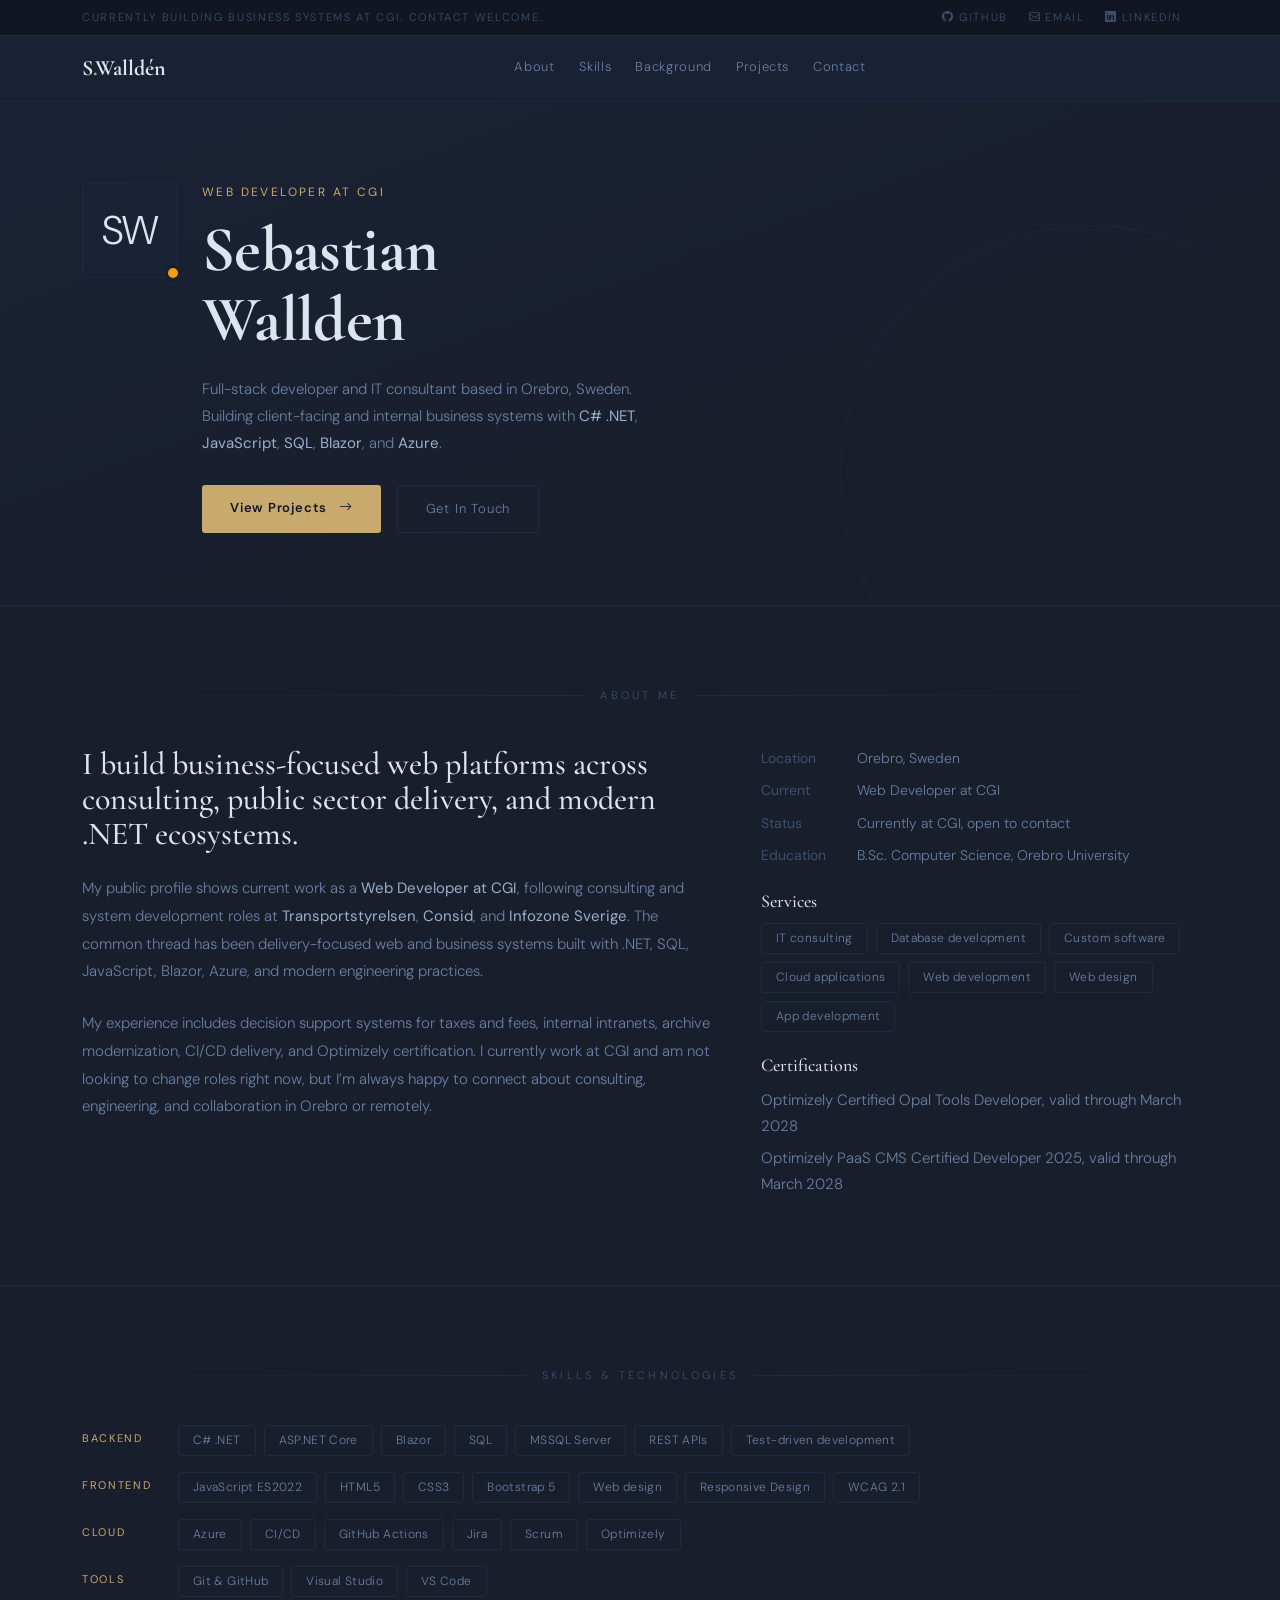
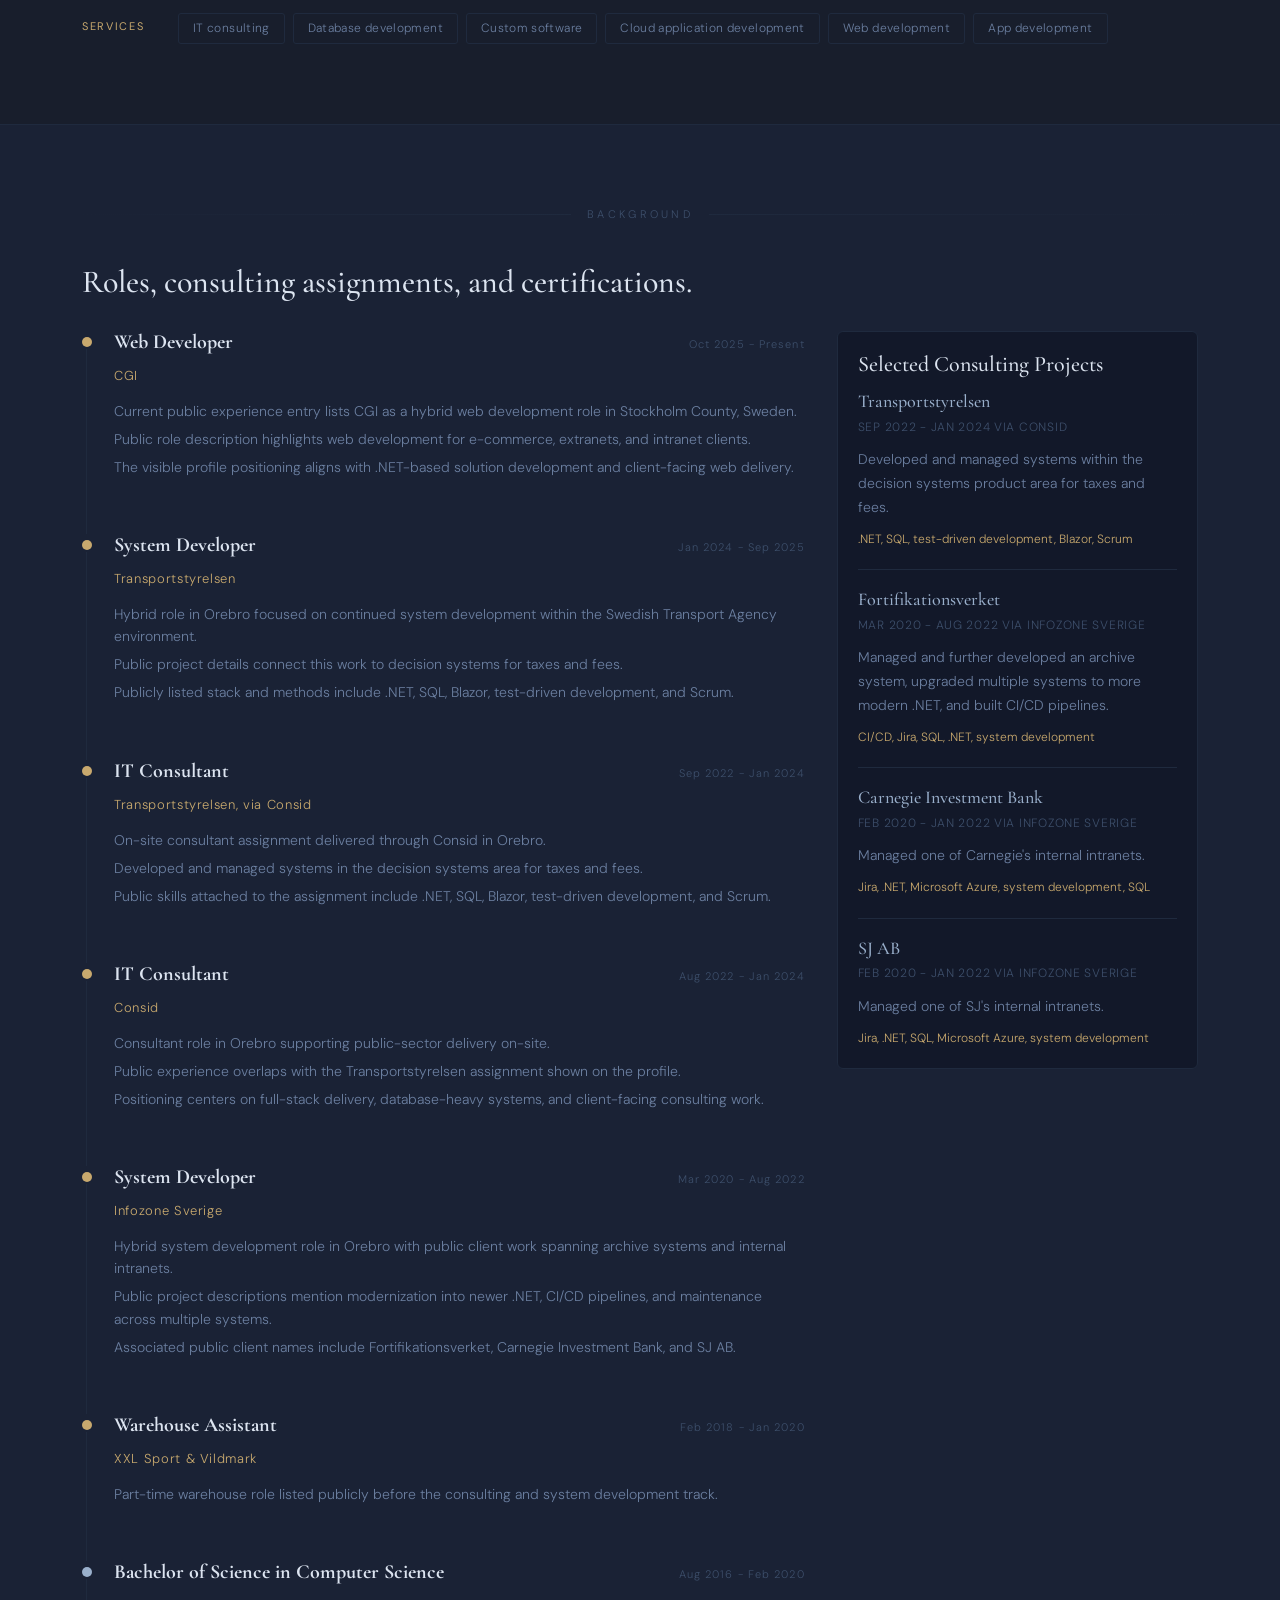
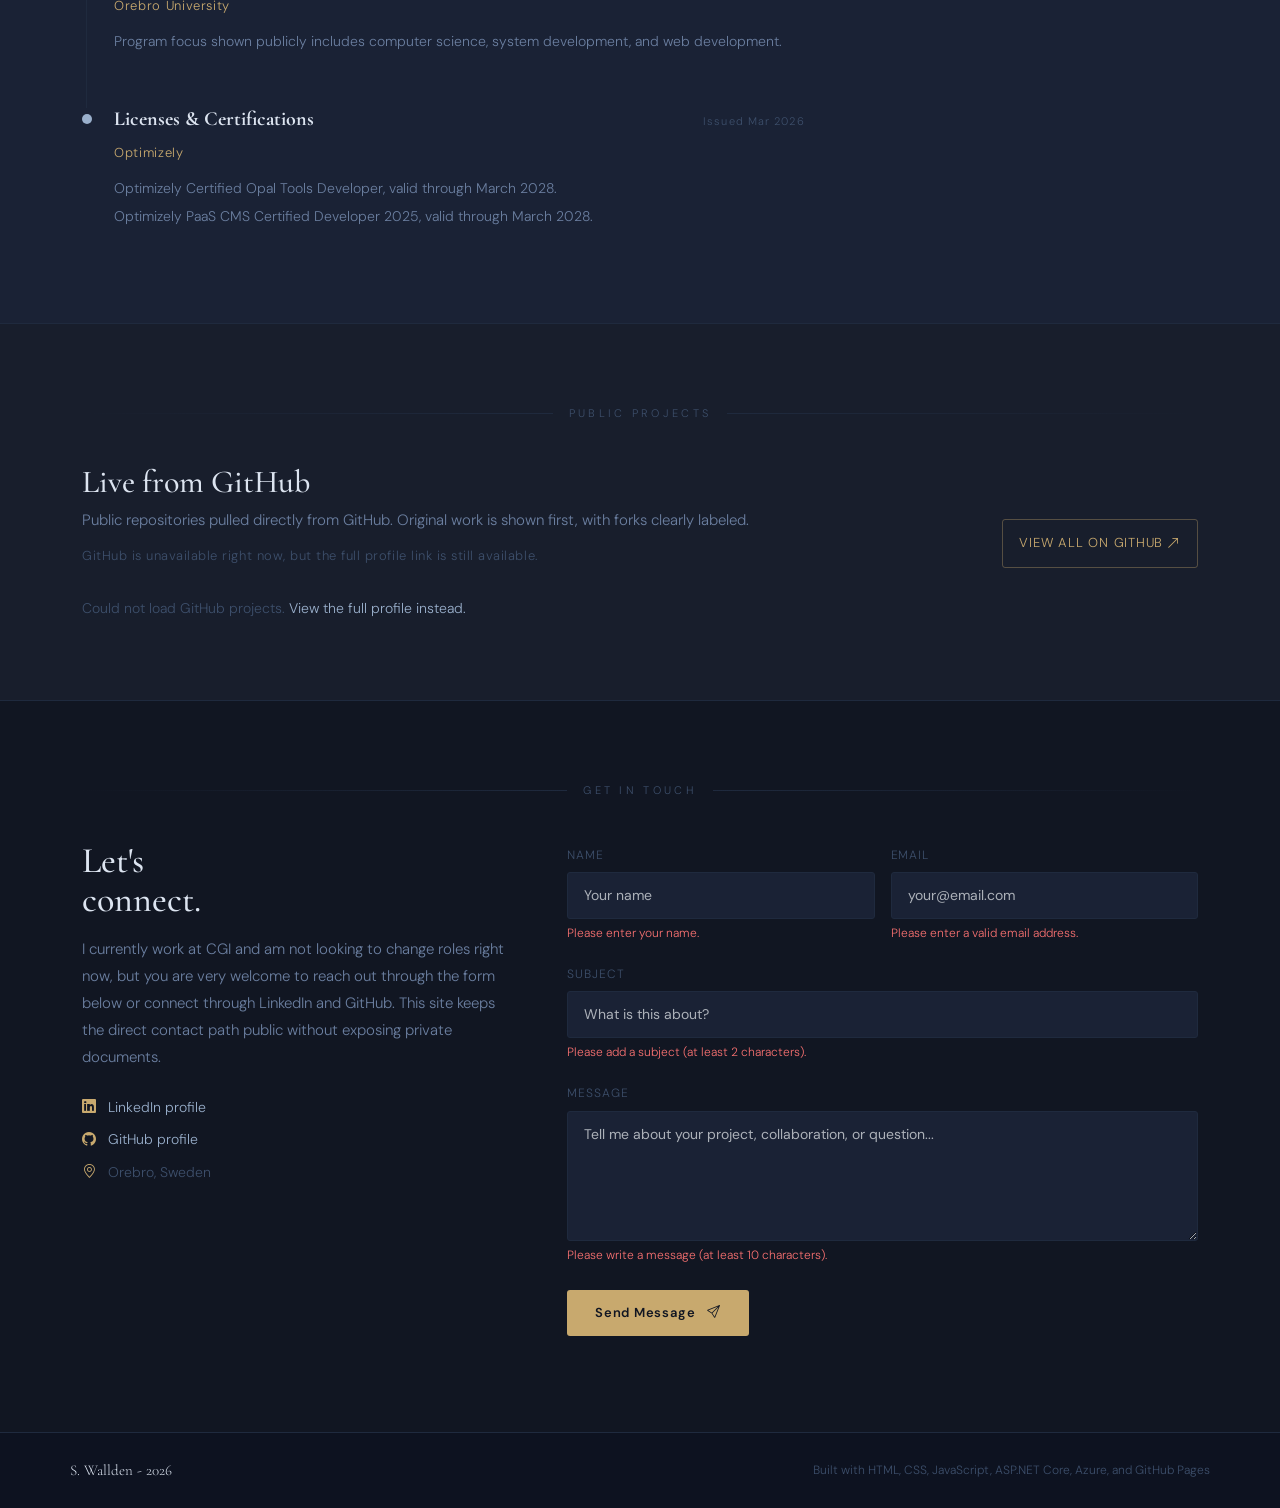
==== commit 5e31f79c: "Add favicon and web manifest for improved site branding - Added favicon.ico for site icon representa" ====
--- a/index.html
+++ b/index.html
@@ -6,8 +6,16 @@
   <meta
     name="description"
     content="Sebastian Wallden is a full-stack developer and IT consultant based in Orebro, Sweden, with public experience across CGI, Transportstyrelsen, Consid, and Infozone using .NET, SQL, Azure, Blazor, and JavaScript." />
+  <meta name="theme-color" content="#181e2c" />
 
   <title>Sebastian Wallden - Full-Stack Developer</title>
+
+  <link rel="icon" href="favicon.ico" type="image/x-icon" />
+  <link rel="icon" href="assets/favicon/favicon.svg" sizes="any" type="image/svg+xml" />
+  <link rel="icon" href="assets/favicon/favicon-32x32.png" sizes="32x32" type="image/png" />
+  <link rel="icon" href="assets/favicon/favicon-16x16.png" sizes="16x16" type="image/png" />
+  <link rel="apple-touch-icon" href="assets/favicon/apple-touch-icon.png" />
+  <link rel="manifest" href="site.webmanifest" />
 
   <!-- ============================================================
        FONTS
--- a/css/hero.css
+++ b/css/hero.css
@@ -65,7 +65,7 @@
   right: -4px;
   width: 16px;
   height: 16px;
-  background: var(--color-success);
+  background: #f59e0b;
   border-radius: 50%;
   border: 3px solid var(--color-bg);
 }
--- a/css/contact.css
+++ b/css/contact.css
@@ -42,6 +42,14 @@
 /* Form Styles */
 .contact-form {
   width: 100%;
+}
+
+.contact-honeypot {
+  position: absolute;
+  left: -10000px;
+  width: 1px;
+  height: 1px;
+  overflow: hidden;
 }
 
 .contact-form .form-control,
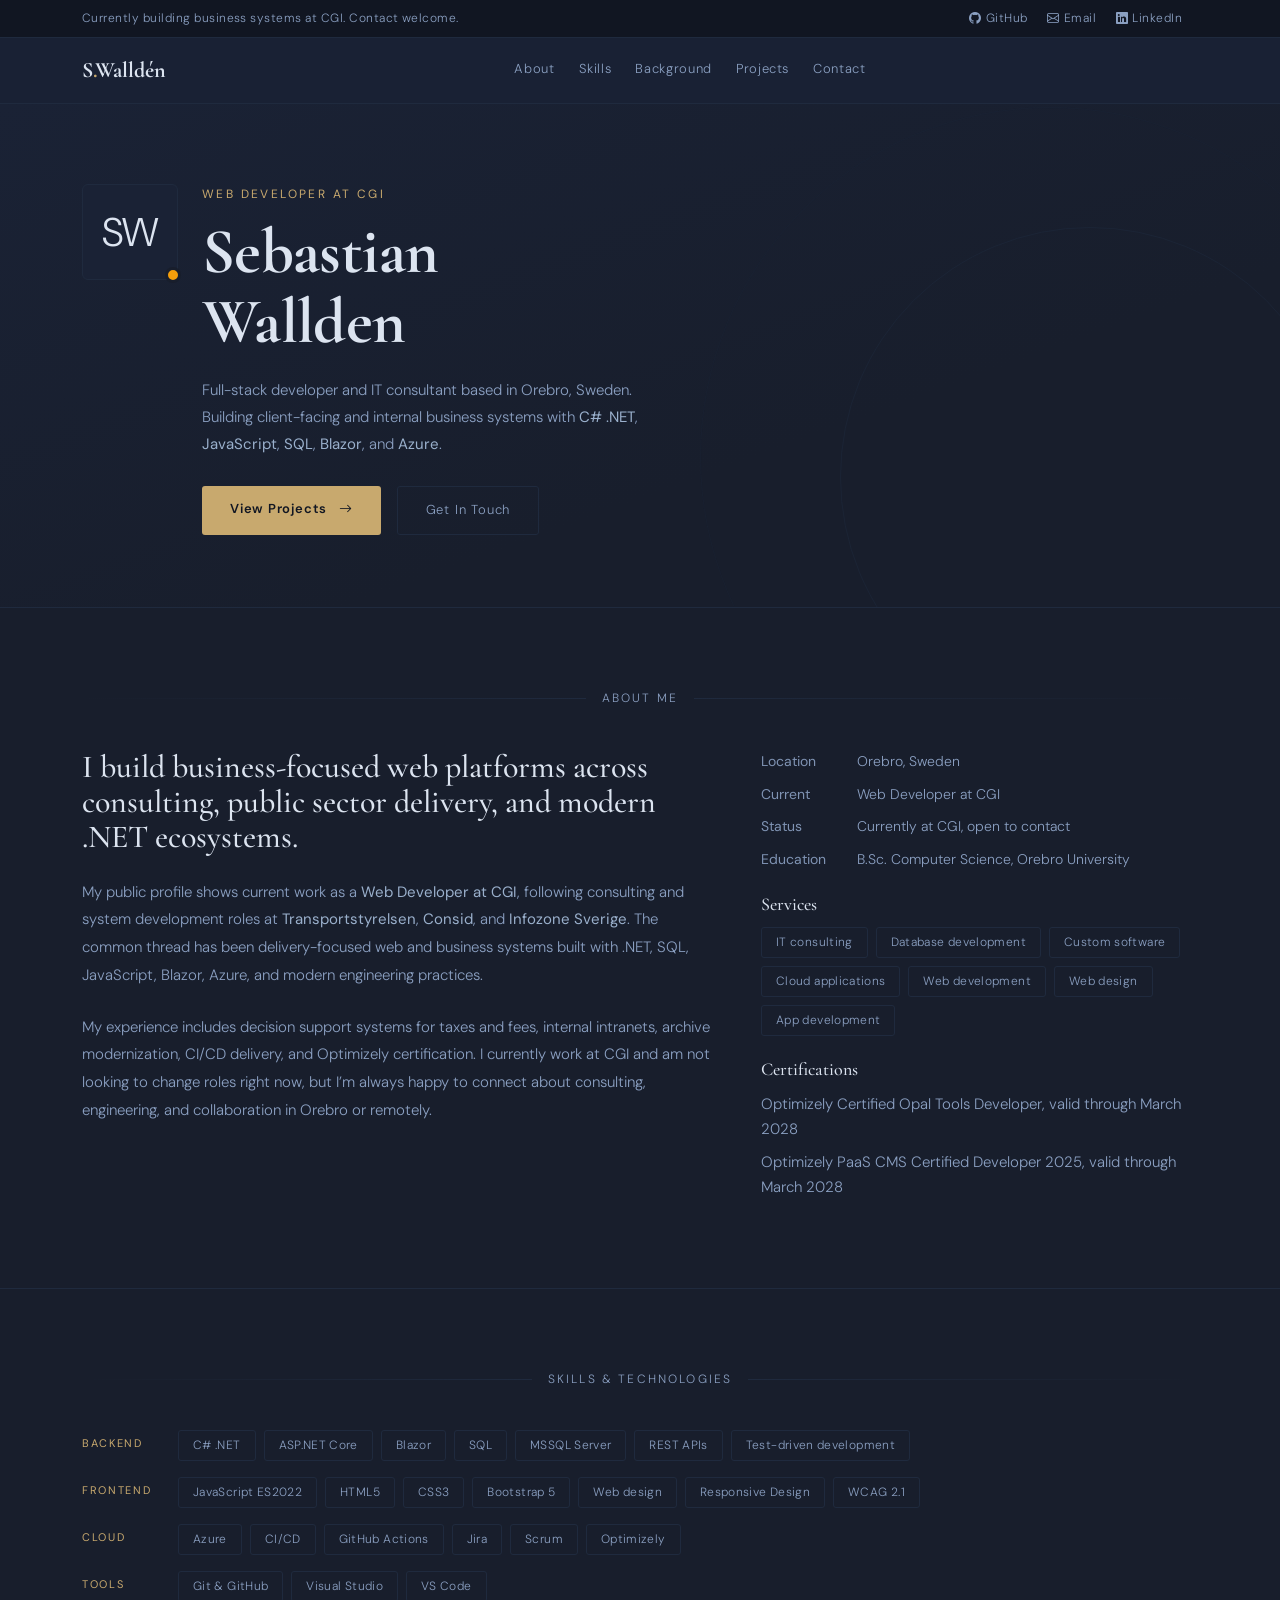
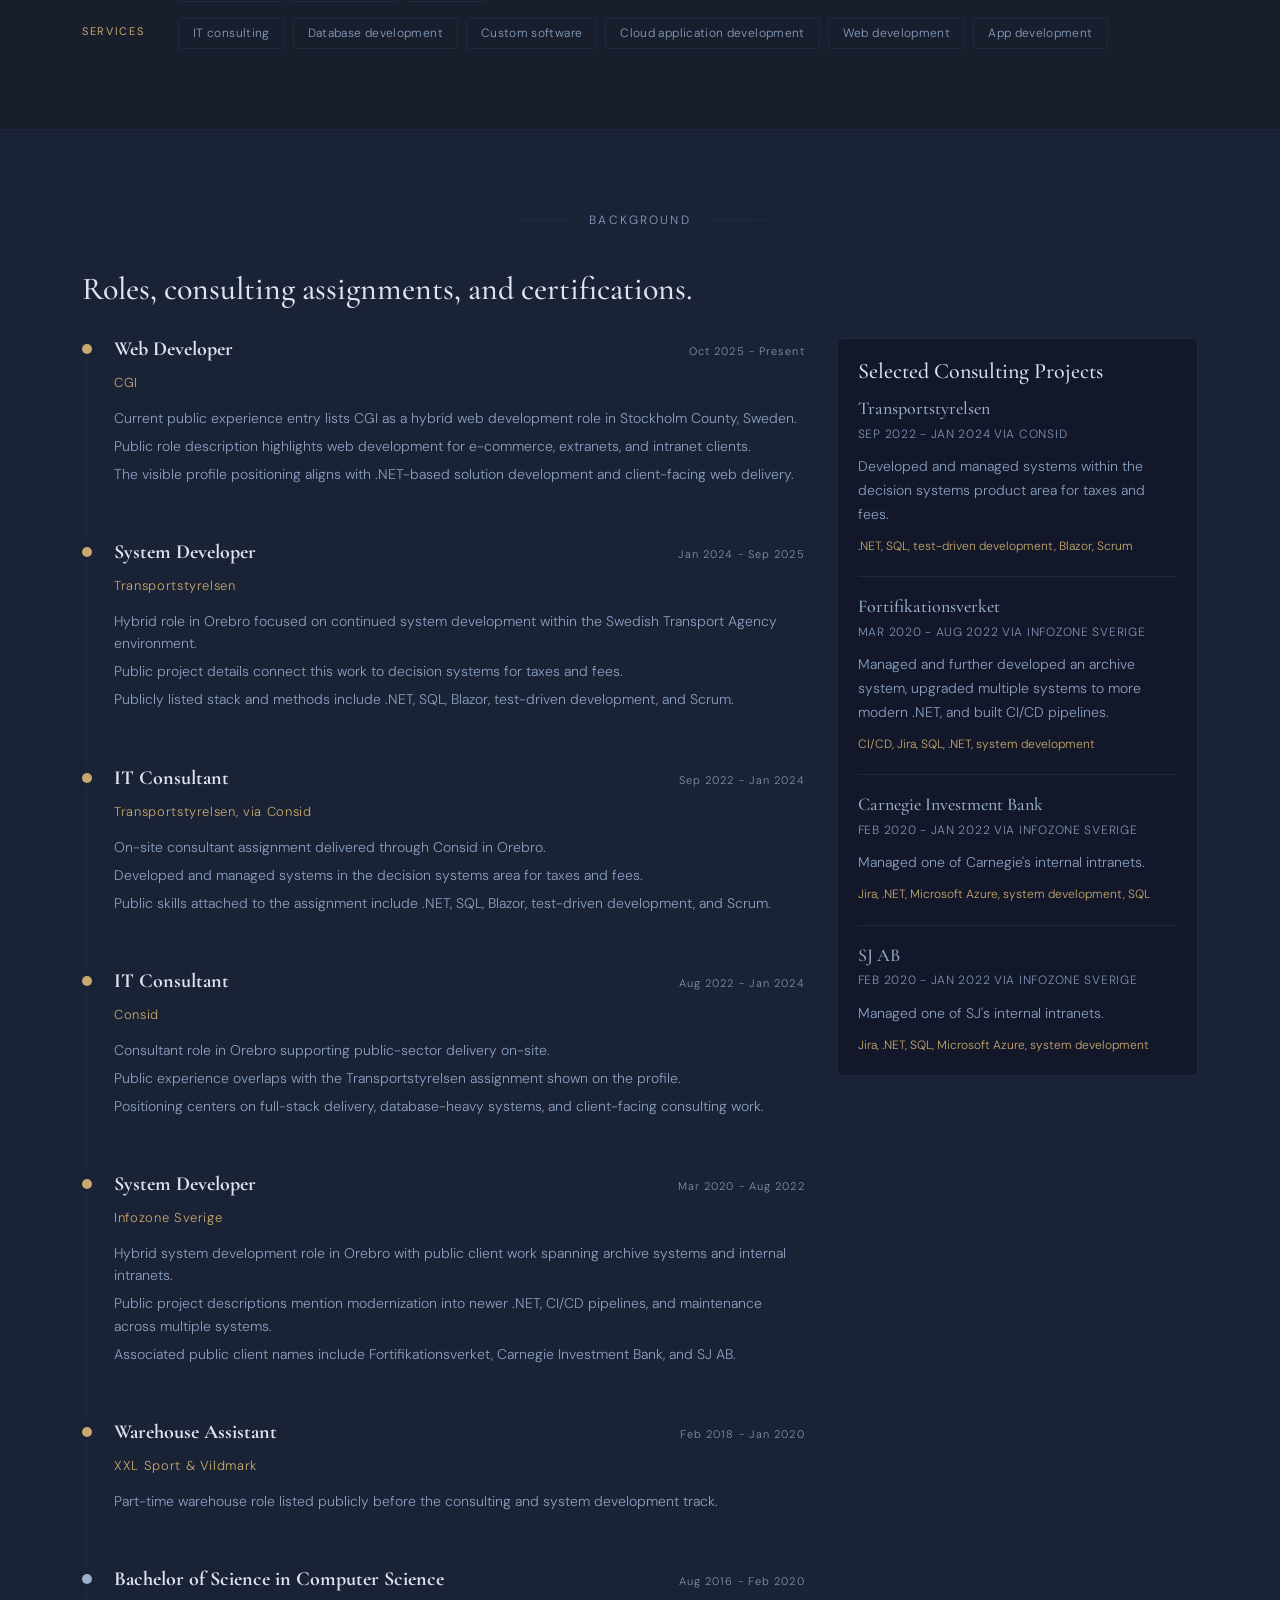
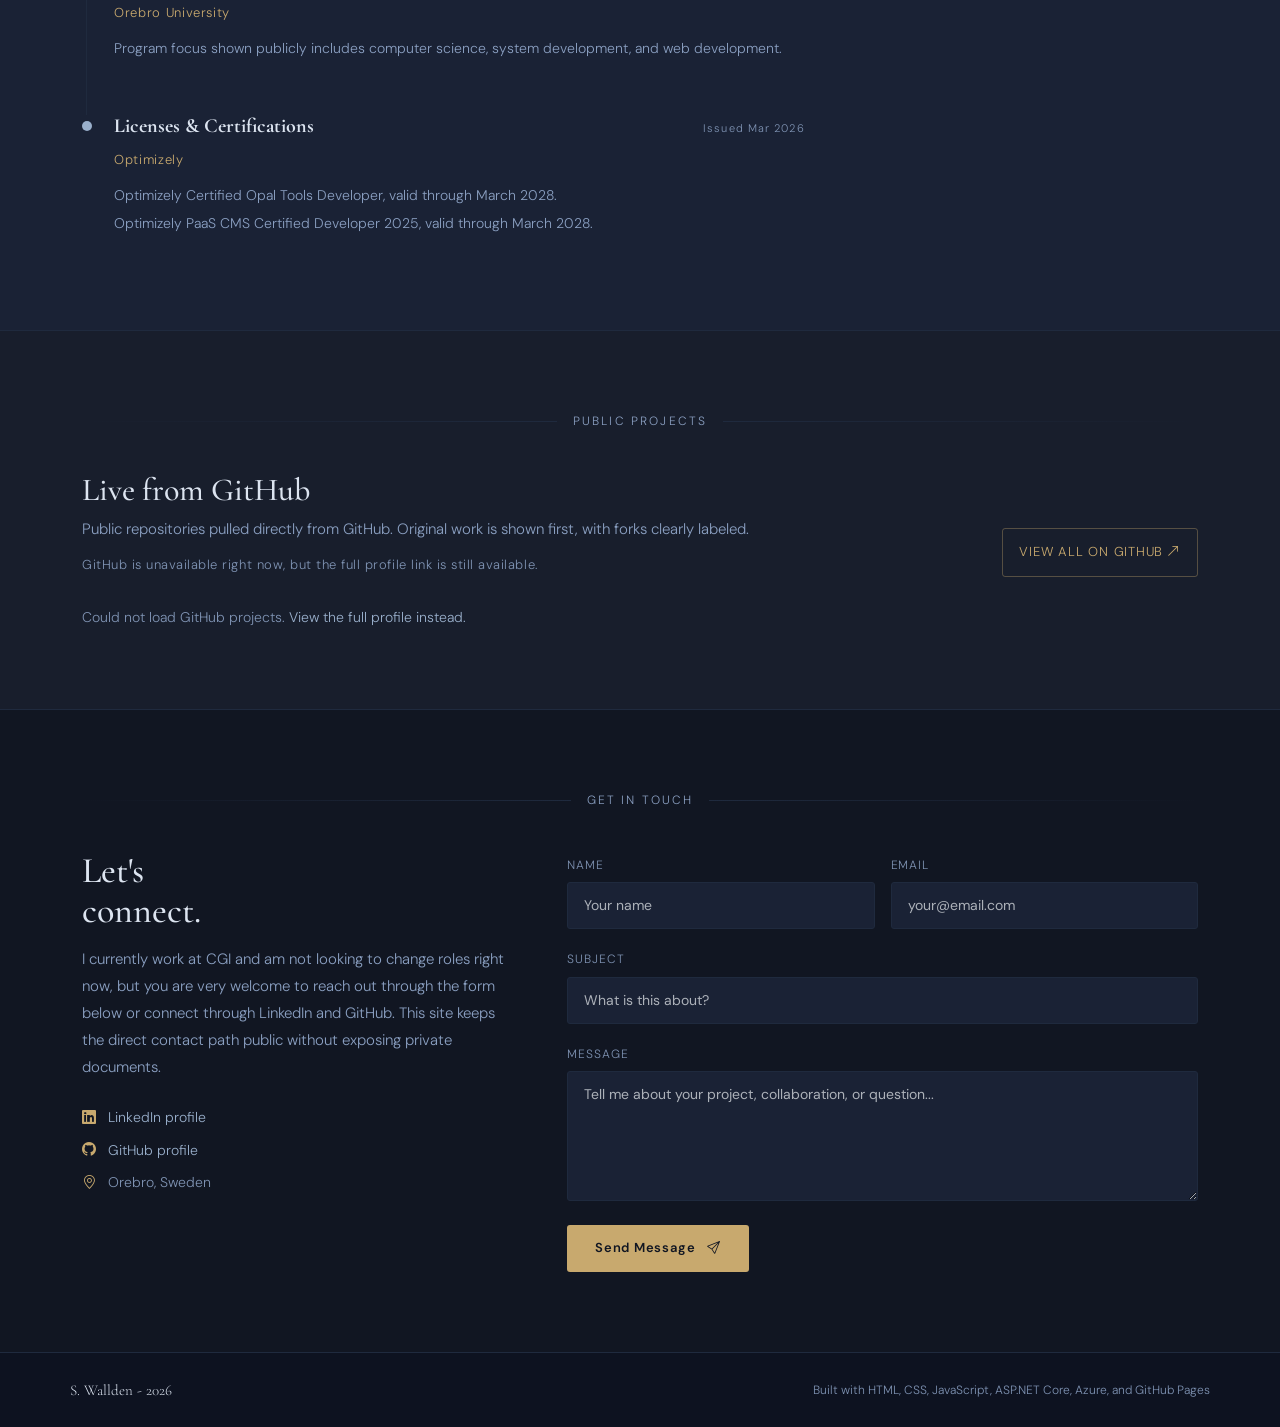
==== commit 093a54c2: "Improve frontend WCAG accessibility and semantics" ====
--- a/index.html
+++ b/index.html
@@ -1,5 +1,5 @@
 <!DOCTYPE html>
-<html lang="sv" data-bs-theme="dark">
+<html lang="en" data-bs-theme="dark">
 <head>
   <meta charset="UTF-8" />
   <meta name="viewport" content="width=device-width, initial-scale=1.0" />
@@ -65,7 +65,7 @@
   <div id="top-bar-container"></div>
   <div id="navbar-container"></div>
 
-  <main id="main-content">
+  <main id="main-content" tabindex="-1">
     <div id="hero-container"></div>
     <div id="about-container"></div>
     <div id="skills-container"></div>
--- a/css/variables.css
+++ b/css/variables.css
@@ -10,8 +10,8 @@
   --color-accent:       #c8a96e;   /* gold — buttons, labels */
   --color-accent-hover: #b8944e;   /* gold hover state       */
   --color-text:         #dce4f0;   /* primary text           */
-  --color-text-muted:   #6b7fa0;   /* secondary text         */
-  --color-text-faint:   #3d4f6b;   /* labels, metadata       */
+  --color-text-muted:   #8ba0c2;   /* secondary text         */
+  --color-text-faint:   #7f93b3;   /* labels, metadata       */
   --color-link:         #9ab0cc;   /* inline links           */
   --color-success:      #4ade80;   /* success state          */
 
--- a/css/base.css
+++ b/css/base.css
@@ -60,6 +60,19 @@
   top: 1rem;
 }
 
+@media (prefers-reduced-motion: reduce) {
+  html {
+    scroll-behavior: auto;
+  }
+
+  *,
+  *::before,
+  *::after {
+    animation: none !important;
+    transition: none !important;
+  }
+}
+
 /* ============================================================
    SECTION DIVIDER (ornamental rule)
 ============================================================ */
@@ -88,9 +101,9 @@
 
 .section-label span {
   font-family: var(--font-body);
-  font-size: 0.6875rem;
-  letter-spacing: 0.3em;
+  font-size: 0.75rem;
+  letter-spacing: 0.18em;
   text-transform: uppercase;
-  color: var(--color-text-faint);
+  color: var(--color-text-muted);
   white-space: nowrap;
 }
--- a/css/topbar.css
+++ b/css/topbar.css
@@ -5,14 +5,13 @@
 #top-bar {
   background: var(--color-surface-deep);
   border-bottom: 1px solid var(--color-border);
-  font-size: 0.6875rem; /* 11px */
-  letter-spacing: 0.15em;
-  text-transform: uppercase;
-  color: var(--color-text-faint);
+  font-size: 0.75rem; /* 12px */
+  letter-spacing: 0.04em;
+  color: var(--color-text-muted);
 }
 
 #top-bar a {
-  color: var(--color-text-faint);
+  color: var(--color-text-muted);
   transition: color 0.2s;
 }
 
--- a/css/navbar.css
+++ b/css/navbar.css
@@ -31,7 +31,7 @@
 }
 
 .nav-link:hover,
-.nav-link[aria-current="page"] {
+.nav-link[aria-current="location"] {
   color: var(--color-text) !important;
   border-bottom-color: var(--color-accent);
 }
--- a/css/buttons.css
+++ b/css/buttons.css
@@ -51,3 +51,9 @@
   color: var(--color-accent);
   text-decoration: none;
 }
+
+@media (prefers-reduced-motion: reduce) {
+  .btn-primary-custom:hover {
+    transform: none;
+  }
+}
--- a/css/skills.css
+++ b/css/skills.css
@@ -35,3 +35,9 @@
   color: var(--color-accent);
   transform: translateY(-1px);
 }
+
+@media (prefers-reduced-motion: reduce) {
+  .skill-badge:hover {
+    transform: none;
+  }
+}
--- a/css/projects.css
+++ b/css/projects.css
@@ -96,6 +96,7 @@
   font-weight: 700;
   color: var(--color-link);
   line-height: 1.2;
+  margin: 0;
 }
 
 .project-badges {
@@ -174,6 +175,13 @@
   margin: 0;
 }
 
+@media (prefers-reduced-motion: reduce) {
+  .project-card:hover {
+    transform: none;
+    box-shadow: none;
+  }
+}
+
 @media (max-width: 768px) {
   .projects-profile-link {
     width: 100%;
--- a/css/contact.css
+++ b/css/contact.css
@@ -82,15 +82,29 @@
 }
 
 .contact-form .invalid-feedback {
-  display: block;
+  display: none;
   color: #f87171;
   font-size: 0.75rem;
   margin-top: 0.25rem;
 }
 
+.contact-form .form-control.is-invalid,
+.contact-form .form-control[aria-invalid="true"] {
+  border-color: #f87171;
+}
+
+.contact-form .form-control.is-invalid ~ .invalid-feedback,
+.contact-form.was-validated .form-control:invalid ~ .invalid-feedback {
+  display: block;
+}
+
 .form-status {
   font-size: 0.875rem;
   margin-top: 1rem;
+}
+
+.form-status:empty {
+  display: none;
 }
 
 .form-status.success {
--- a/css/animations.css
+++ b/css/animations.css
@@ -30,3 +30,11 @@
 .fade-up:nth-child(4) {
   animation-delay: 0.35s;
 }
+
+@media (prefers-reduced-motion: reduce) {
+  .fade-up {
+    opacity: 1;
+    transform: none;
+    animation: none;
+  }
+}
--- a/css/responsive.css
+++ b/css/responsive.css
@@ -78,6 +78,6 @@
   }
 
   .section-label span {
-    font-size: 0.625rem;
+    font-size: 0.6875rem;
   }
 }
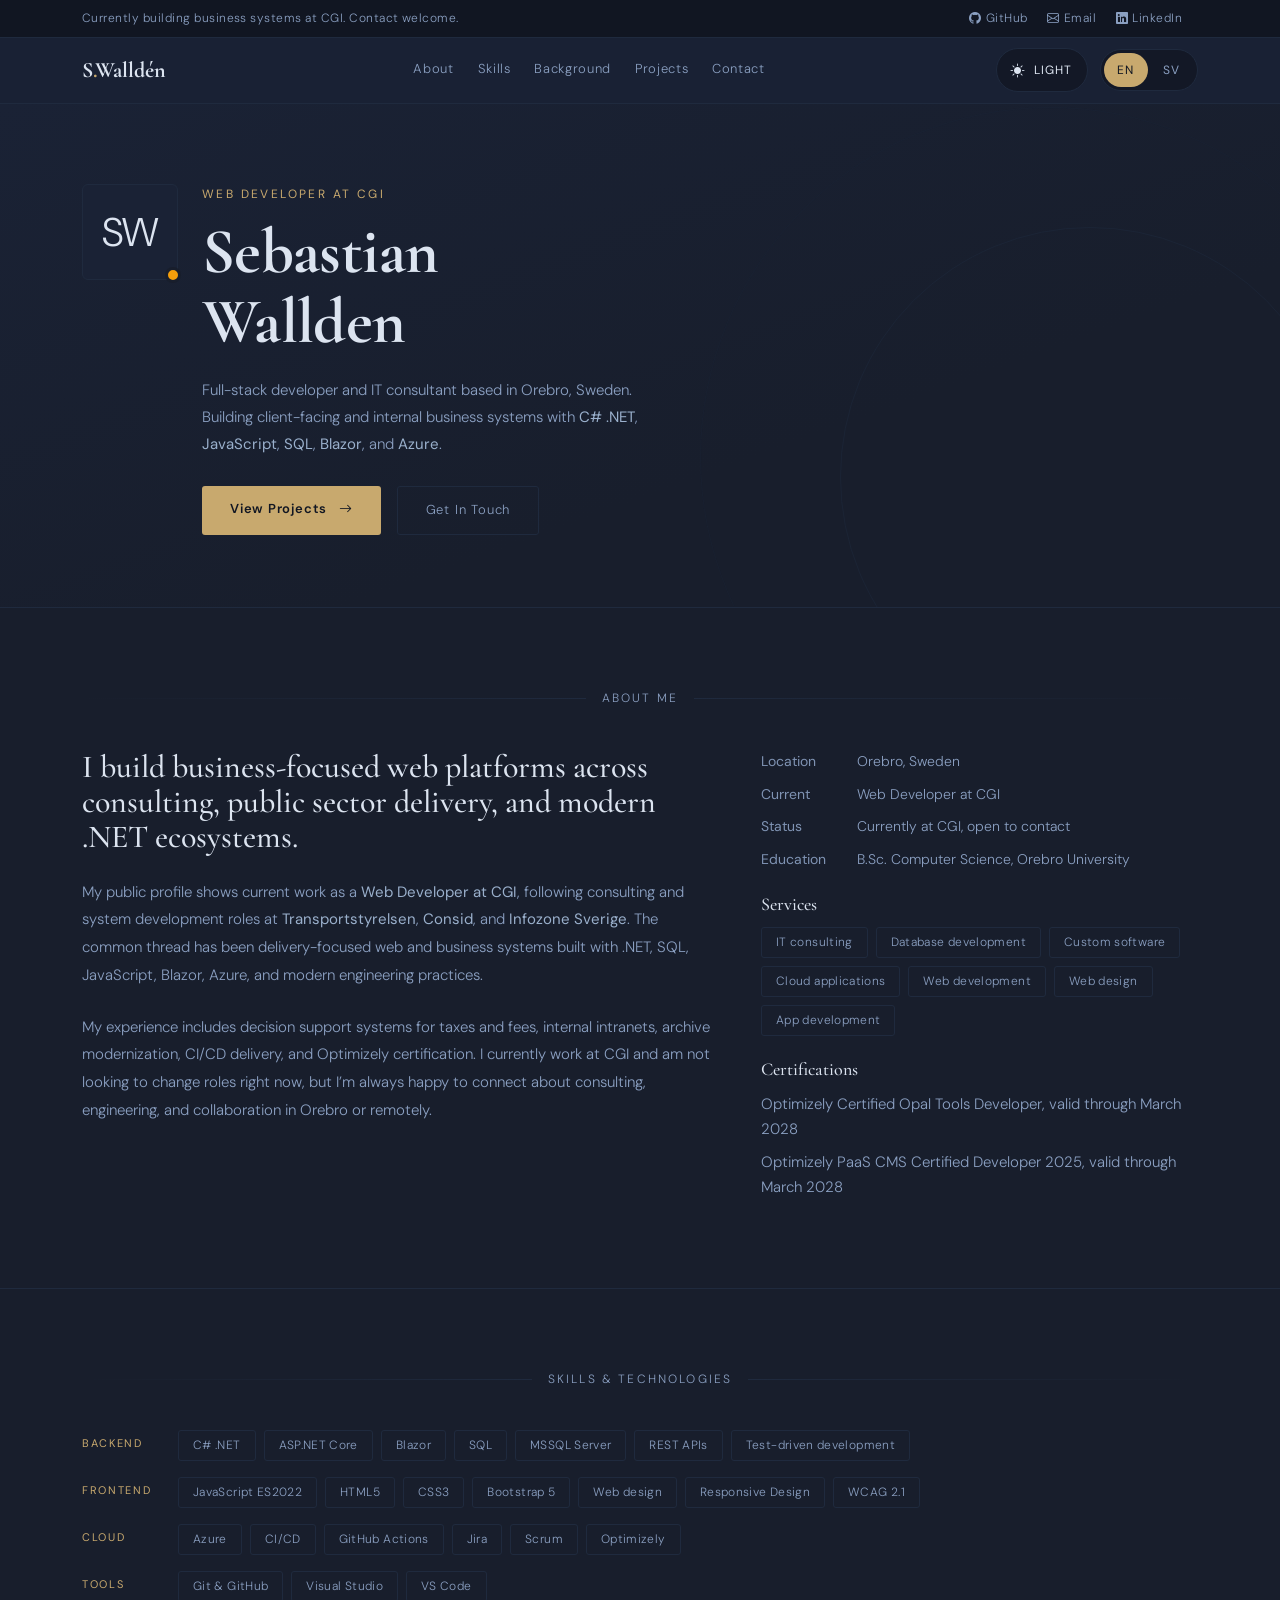
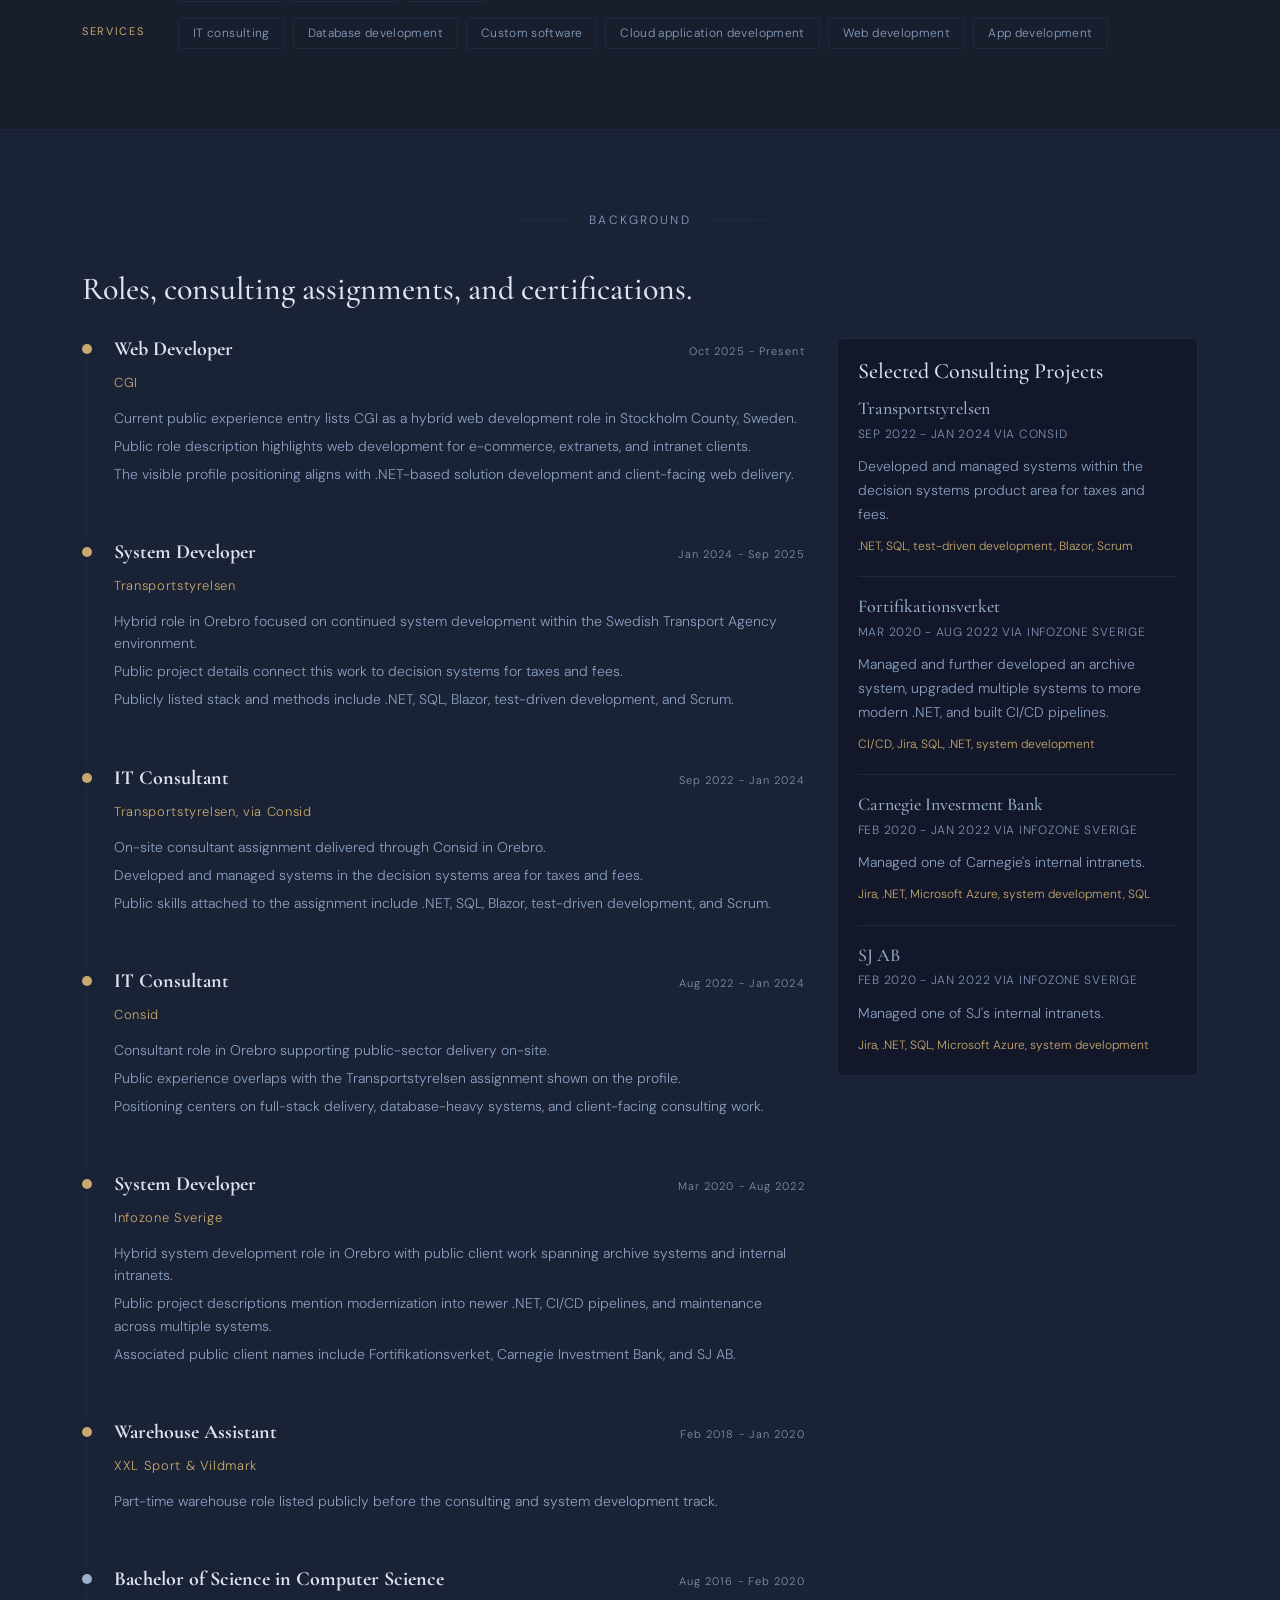
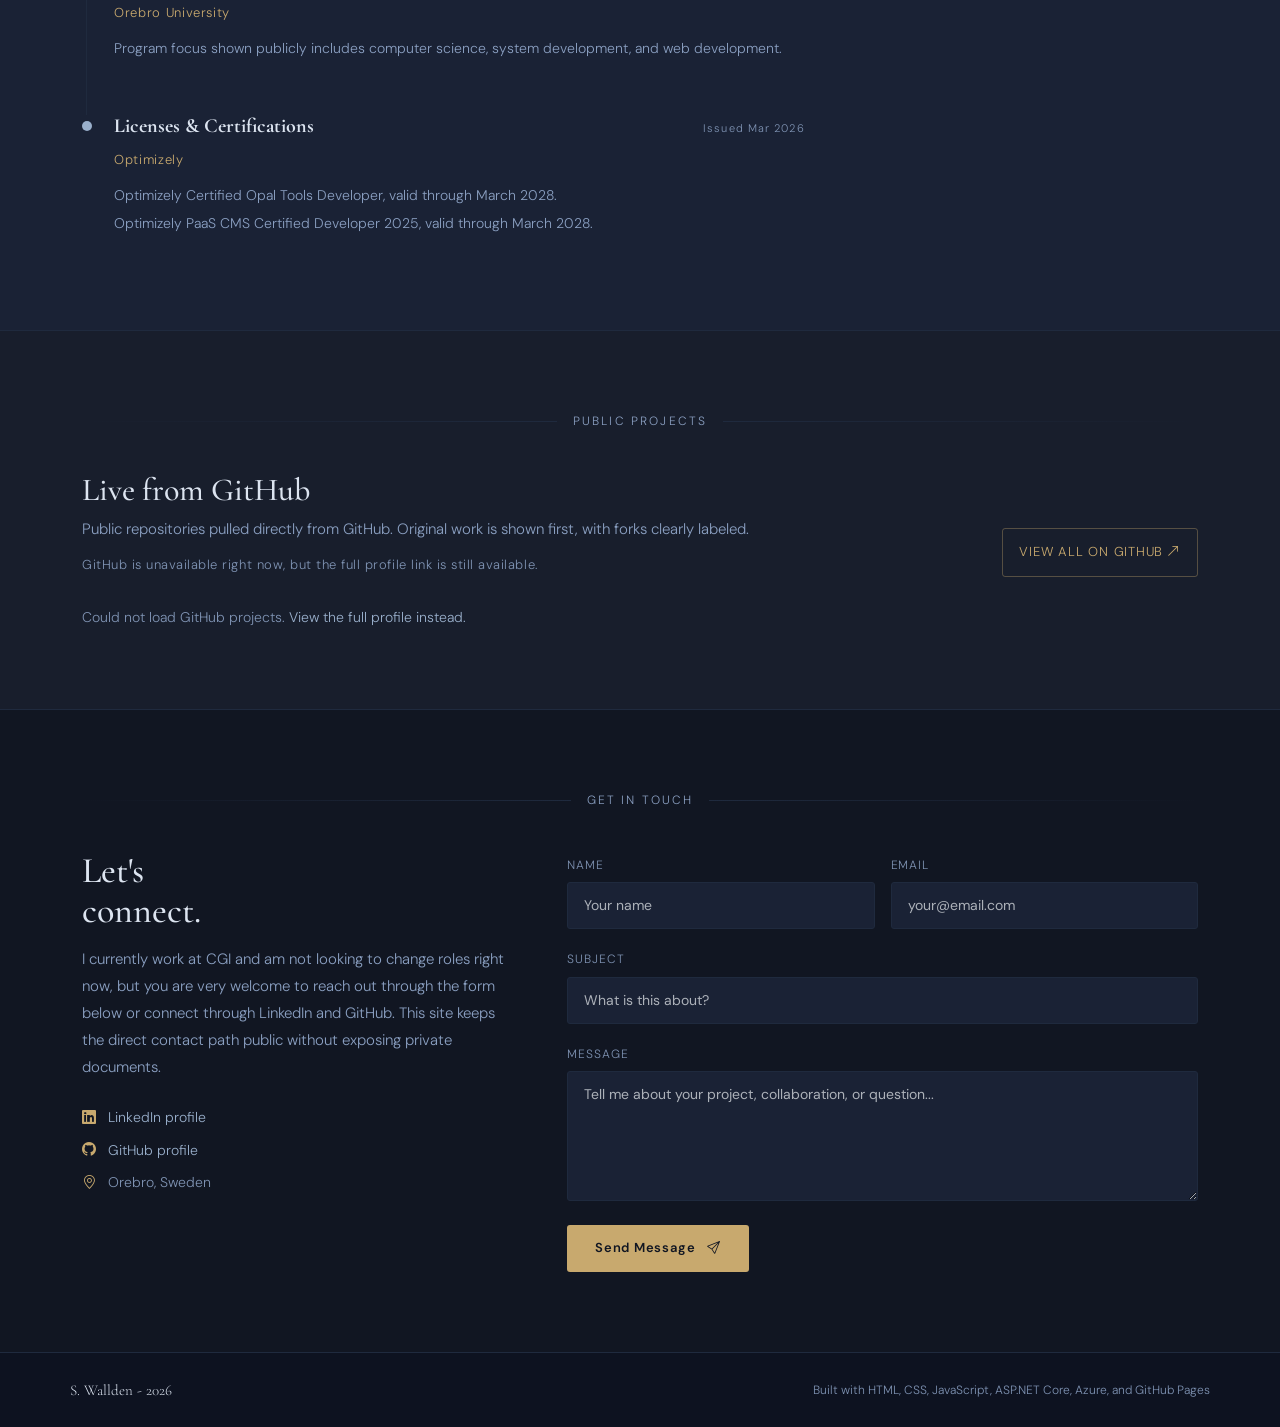
==== commit f4f16f94: "feat: add persistent theme preferences and navbar controls" ====
--- a/index.html
+++ b/index.html
@@ -1,12 +1,13 @@
 <!DOCTYPE html>
-<html lang="en" data-bs-theme="dark">
+<html lang="en" data-theme="midnight" data-bs-theme="dark">
 <head>
   <meta charset="UTF-8" />
   <meta name="viewport" content="width=device-width, initial-scale=1.0" />
   <meta
     name="description"
+    id="meta-description"
     content="Sebastian Wallden is a full-stack developer and IT consultant based in Orebro, Sweden, with public experience across CGI, Transportstyrelsen, Consid, and Infozone using .NET, SQL, Azure, Blazor, and JavaScript." />
-  <meta name="theme-color" content="#181e2c" />
+  <meta name="theme-color" id="theme-color-meta" content="#181e2c" />
 
   <title>Sebastian Wallden - Full-Stack Developer</title>
 
@@ -27,6 +28,8 @@
   <link
     href="https://fonts.googleapis.com/css2?family=Cormorant+Garamond:wght@400;600;700&family=DM+Sans:ital,wght@0,300;0,400;0,500;1,300&display=swap"
     rel="stylesheet" />
+
+  <script src="js/site-preferences.js"></script>
 
   <!-- Bootstrap 5.3 -->
   <link href="https://cdn.jsdelivr.net/npm/bootstrap@5.3.3/dist/css/bootstrap.min.css" rel="stylesheet" />
@@ -56,7 +59,7 @@
   <!-- ============================================================
        SKIP LINK - WCAG 2.4.1
   ============================================================ -->
-  <a href="#main-content" class="skip-link">Skip to main content</a>
+  <a href="#main-content" class="skip-link" data-i18n="common.skipToContent">Skip to main content</a>
 
   <!-- ============================================================
        COMPONENT CONTAINERS
--- a/css/variables.css
+++ b/css/variables.css
@@ -1,24 +1,66 @@
 /* ============================================================
-   DESIGN TOKENS — change your entire color scheme here only
+   DESIGN TOKENS - change your theme palettes here only
 ============================================================ */
 
 :root {
-  --color-bg:           #181e2c;   /* page background        */
-  --color-surface:      #1a2235;   /* cards, navbar          */
-  --color-surface-deep: #111622;   /* top bar, footer        */
-  --color-border:       #1f2a3e;   /* all borders            */
-  --color-accent:       #c8a96e;   /* gold — buttons, labels */
-  --color-accent-hover: #b8944e;   /* gold hover state       */
-  --color-text:         #dce4f0;   /* primary text           */
-  --color-text-muted:   #8ba0c2;   /* secondary text         */
-  --color-text-faint:   #7f93b3;   /* labels, metadata       */
-  --color-link:         #9ab0cc;   /* inline links           */
-  --color-success:      #4ade80;   /* success state          */
+  --font-heading: 'Cormorant Garamond', Georgia, serif;
+  --font-body: 'DM Sans', system-ui, sans-serif;
 
-  --font-heading: 'Cormorant Garamond', Georgia, serif;
-  --font-body:    'DM Sans', system-ui, sans-serif;
-
-  --radius-sm:   3px;
-  --radius-md:   6px;
+  --radius-sm: 3px;
+  --radius-md: 6px;
   --section-gap: 5rem;
 }
+
+html[data-theme='midnight'] {
+  --color-bg: #181e2c;
+  --color-surface: #1a2235;
+  --color-surface-deep: #111622;
+  --color-border: #1f2a3e;
+  --color-accent: #c8a96e;
+  --color-accent-hover: #b8944e;
+  --color-accent-contrast: #111622;
+  --color-text: #dce4f0;
+  --color-text-muted: #8ba0c2;
+  --color-text-faint: #7f93b3;
+  --color-link: #9ab0cc;
+  --color-success: #4ade80;
+  --color-warning: #f59e0b;
+  --color-danger: #f87171;
+  --color-navbar-bg: rgba(26, 34, 53, 0.95);
+  --color-footer-bg: #0d1220;
+  --color-panel-bg: rgba(13, 18, 32, 0.55);
+  --color-hero-ring: rgba(31, 42, 62, 0.5);
+  --color-hero-ring-soft: rgba(31, 42, 62, 0.25);
+  --color-accent-border: rgba(200, 169, 110, 0.35);
+  --color-accent-border-soft: rgba(200, 169, 110, 0.25);
+  --color-accent-border-strong: rgba(200, 169, 110, 0.4);
+  --color-shadow-elevated: rgba(0, 0, 0, 0.35);
+  --color-control-bg: rgba(17, 22, 34, 0.72);
+}
+
+html[data-theme='linen'] {
+  --color-bg: #f3ede2;
+  --color-surface: #fcf8f2;
+  --color-surface-deep: #e3d8c7;
+  --color-border: #d4c3ad;
+  --color-accent: #8b6738;
+  --color-accent-hover: #6e502b;
+  --color-accent-contrast: #fcf8f2;
+  --color-text: #2f3642;
+  --color-text-muted: #5f6977;
+  --color-text-faint: #7a8490;
+  --color-link: #4f6989;
+  --color-success: #218454;
+  --color-warning: #c27b1b;
+  --color-danger: #c05650;
+  --color-navbar-bg: rgba(252, 248, 242, 0.92);
+  --color-footer-bg: #ddd0bc;
+  --color-panel-bg: rgba(255, 250, 244, 0.88);
+  --color-hero-ring: rgba(139, 103, 56, 0.22);
+  --color-hero-ring-soft: rgba(139, 103, 56, 0.12);
+  --color-accent-border: rgba(139, 103, 56, 0.3);
+  --color-accent-border-soft: rgba(139, 103, 56, 0.2);
+  --color-accent-border-strong: rgba(139, 103, 56, 0.4);
+  --color-shadow-elevated: rgba(77, 58, 33, 0.16);
+  --color-control-bg: rgba(255, 252, 247, 0.92);
+}
--- a/css/base.css
+++ b/css/base.css
@@ -13,6 +13,7 @@
   font-weight: 300;
   font-size: 0.9375rem; /* 15px */
   line-height: 1.75;
+  transition: background-color 0.25s ease, color 0.25s ease;
 }
 
 h1, h2, h3, h4, h5, h6 {
@@ -49,7 +50,7 @@
   left: 1rem;
   z-index: 9999;
   background: var(--color-accent);
-  color: var(--color-surface-deep);
+  color: var(--color-accent-contrast);
   padding: 0.5rem 1rem;
   font-weight: 600;
   border-radius: var(--radius-sm);
--- a/css/navbar.css
+++ b/css/navbar.css
@@ -3,9 +3,18 @@
 ============================================================ */
 
 #main-nav {
-  background: rgba(26, 34, 53, 0.95);
+  background: var(--color-navbar-bg);
   border-bottom: 1px solid var(--color-border);
   backdrop-filter: blur(10px);
+  transition: background-color 0.25s ease, border-color 0.25s ease;
+}
+
+#main-nav .container-lg {
+  gap: 1rem;
+}
+
+.navbar-collapse {
+  flex-grow: 1;
 }
 
 .navbar-brand {
@@ -31,16 +40,90 @@
 }
 
 .nav-link:hover,
-.nav-link[aria-current="location"] {
+.nav-link[aria-current='location'] {
   color: var(--color-text) !important;
   border-bottom-color: var(--color-accent);
+}
+
+.nav-preferences {
+  display: flex;
+  align-items: center;
+  gap: 0.75rem;
+}
+
+.nav-preferences-desktop {
+  margin-left: auto;
+}
+
+.nav-preferences-mobile {
+  margin-top: 1.25rem;
+  padding-top: 1rem;
+  border-top: 1px solid var(--color-border);
+  justify-content: space-between;
+  flex-wrap: wrap;
+}
+
+.nav-theme-toggle {
+  display: inline-flex;
+  align-items: center;
+  gap: 0.5rem;
+  border: 1px solid var(--color-border);
+  border-radius: 999px;
+  background: var(--color-control-bg);
+  color: var(--color-text);
+  font-size: 0.75rem;
+  letter-spacing: 0.08em;
+  text-transform: uppercase;
+  padding: 0.55rem 0.9rem;
+  transition: border-color 0.2s, color 0.2s, transform 0.2s, background-color 0.2s;
+}
+
+.nav-theme-toggle:hover {
+  border-color: var(--color-accent);
+  color: var(--color-accent);
+  transform: translateY(-1px);
+}
+
+.nav-theme-toggle i {
+  font-size: 0.875rem;
+}
+
+.nav-language-toggle {
+  display: inline-flex;
+  align-items: center;
+  gap: 0.125rem;
+  border: 1px solid var(--color-border);
+  border-radius: 999px;
+  background: var(--color-control-bg);
+  padding: 0.2rem;
+}
+
+.nav-language-option {
+  min-width: 2.75rem;
+  border: 0;
+  border-radius: 999px;
+  background: transparent;
+  color: var(--color-text-muted);
+  font-size: 0.75rem;
+  letter-spacing: 0.08em;
+  padding: 0.4rem 0.7rem;
+  transition: background-color 0.2s, color 0.2s;
+}
+
+.nav-language-option:hover {
+  color: var(--color-text);
+}
+
+.nav-language-option.is-active {
+  background: var(--color-accent);
+  color: var(--color-accent-contrast);
 }
 
 .btn-nav-cta {
   font-size: 0.75rem;
   letter-spacing: 0.08em;
   color: var(--color-accent);
-  border: 1px solid rgba(200, 169, 110, 0.35);
+  border: 1px solid var(--color-accent-border);
   padding: 0.375rem 1rem;
   border-radius: var(--radius-sm);
   transition: all 0.2s;
@@ -50,7 +133,7 @@
 
 .btn-nav-cta:hover {
   background: var(--color-accent);
-  color: var(--color-surface-deep);
+  color: var(--color-accent-contrast);
   text-decoration: none;
 }
 
@@ -58,4 +141,20 @@
   .navbar-nav .nav-link {
     margin: 0;
   }
+
+  .nav-preferences-mobile {
+    align-items: stretch;
+  }
+
+  .nav-theme-toggle,
+  .nav-language-toggle {
+    width: 100%;
+    justify-content: center;
+  }
 }
+
+@media (prefers-reduced-motion: reduce) {
+  .nav-theme-toggle:hover {
+    transform: none;
+  }
+}
--- a/css/hero.css
+++ b/css/hero.css
@@ -16,7 +16,7 @@
   content: '';
   position: absolute;
   border-radius: 50%;
-  border: 1px solid rgba(31, 42, 62, 0.5);
+  border: 1px solid var(--color-hero-ring);
   pointer-events: none;
 }
 
@@ -32,7 +32,7 @@
   height: 700px;
   bottom: -200px;
   right: -120px;
-  border-color: rgba(31, 42, 62, 0.25);
+  border-color: var(--color-hero-ring-soft);
 }
 
 .hero-avatar {
@@ -65,7 +65,7 @@
   right: -4px;
   width: 16px;
   height: 16px;
-  background: #f59e0b;
+  background: var(--color-warning);
   border-radius: 50%;
   border: 3px solid var(--color-bg);
 }
--- a/css/buttons.css
+++ b/css/buttons.css
@@ -4,7 +4,7 @@
 
 .btn-primary-custom {
   background: var(--color-accent);
-  color: var(--color-surface-deep);
+  color: var(--color-accent-contrast);
   border: none;
   border-radius: var(--radius-sm);
   padding: 0.75rem 1.75rem;
@@ -20,7 +20,7 @@
 
 .btn-primary-custom:hover {
   background: var(--color-accent-hover);
-  color: var(--color-surface-deep);
+  color: var(--color-accent-contrast);
   transform: translateY(-1px);
   text-decoration: none;
 }
--- a/css/experience.css
+++ b/css/experience.css
@@ -100,7 +100,7 @@
 .experience-side-panel {
   border: 1px solid var(--color-border);
   border-radius: var(--radius-md);
-  background: rgba(13, 18, 32, 0.55);
+  background: var(--color-panel-bg);
   padding: 1.25rem;
   position: sticky;
   top: 6rem;
--- a/css/projects.css
+++ b/css/projects.css
@@ -41,7 +41,7 @@
   font-size: 0.8125rem;
   letter-spacing: 0.06em;
   text-transform: uppercase;
-  border: 1px solid rgba(200, 169, 110, 0.35);
+  border: 1px solid var(--color-accent-border);
   border-radius: var(--radius-sm);
   padding: 0.75rem 1rem;
   display: inline-flex;
@@ -51,7 +51,7 @@
 }
 
 .projects-profile-link:hover {
-  color: var(--color-surface-deep);
+  color: var(--color-accent-contrast);
   background: var(--color-accent);
   text-decoration: none;
 }
@@ -84,9 +84,9 @@
 }
 
 .project-card:hover {
-  border-color: rgba(200, 169, 110, 0.35);
+  border-color: var(--color-accent-border);
   transform: translateY(-3px);
-  box-shadow: 0 12px 32px rgba(0, 0, 0, 0.35);
+  box-shadow: 0 12px 32px var(--color-shadow-elevated);
   text-decoration: none;
 }
 
@@ -107,7 +107,7 @@
 }
 
 .project-badge {
-  border: 1px solid rgba(200, 169, 110, 0.25);
+  border: 1px solid var(--color-accent-border-soft);
   color: var(--color-text-faint);
   border-radius: 999px;
   padding: 0.1875rem 0.5rem;
@@ -119,7 +119,7 @@
 
 .project-badge.project-badge-original {
   color: var(--color-accent);
-  border-color: rgba(200, 169, 110, 0.4);
+  border-color: var(--color-accent-border-strong);
 }
 
 .project-desc {
--- a/css/contact.css
+++ b/css/contact.css
@@ -83,14 +83,14 @@
 
 .contact-form .invalid-feedback {
   display: none;
-  color: #f87171;
+  color: var(--color-danger);
   font-size: 0.75rem;
   margin-top: 0.25rem;
 }
 
 .contact-form .form-control.is-invalid,
 .contact-form .form-control[aria-invalid="true"] {
-  border-color: #f87171;
+  border-color: var(--color-danger);
 }
 
 .contact-form .form-control.is-invalid ~ .invalid-feedback,
@@ -112,5 +112,5 @@
 }
 
 .form-status.error {
-  color: #f87171;
+  color: var(--color-danger);
 }
--- a/css/footer.css
+++ b/css/footer.css
@@ -3,11 +3,12 @@
 ============================================================ */
 
 footer {
-  background: #0d1220;
+  background: var(--color-footer-bg);
   border-top: 1px solid var(--color-border);
   font-family: var(--font-body);
   font-size: 0.75rem;
   color: var(--color-text-faint);
+  transition: background-color 0.25s ease, border-color 0.25s ease;
 }
 
 footer a {
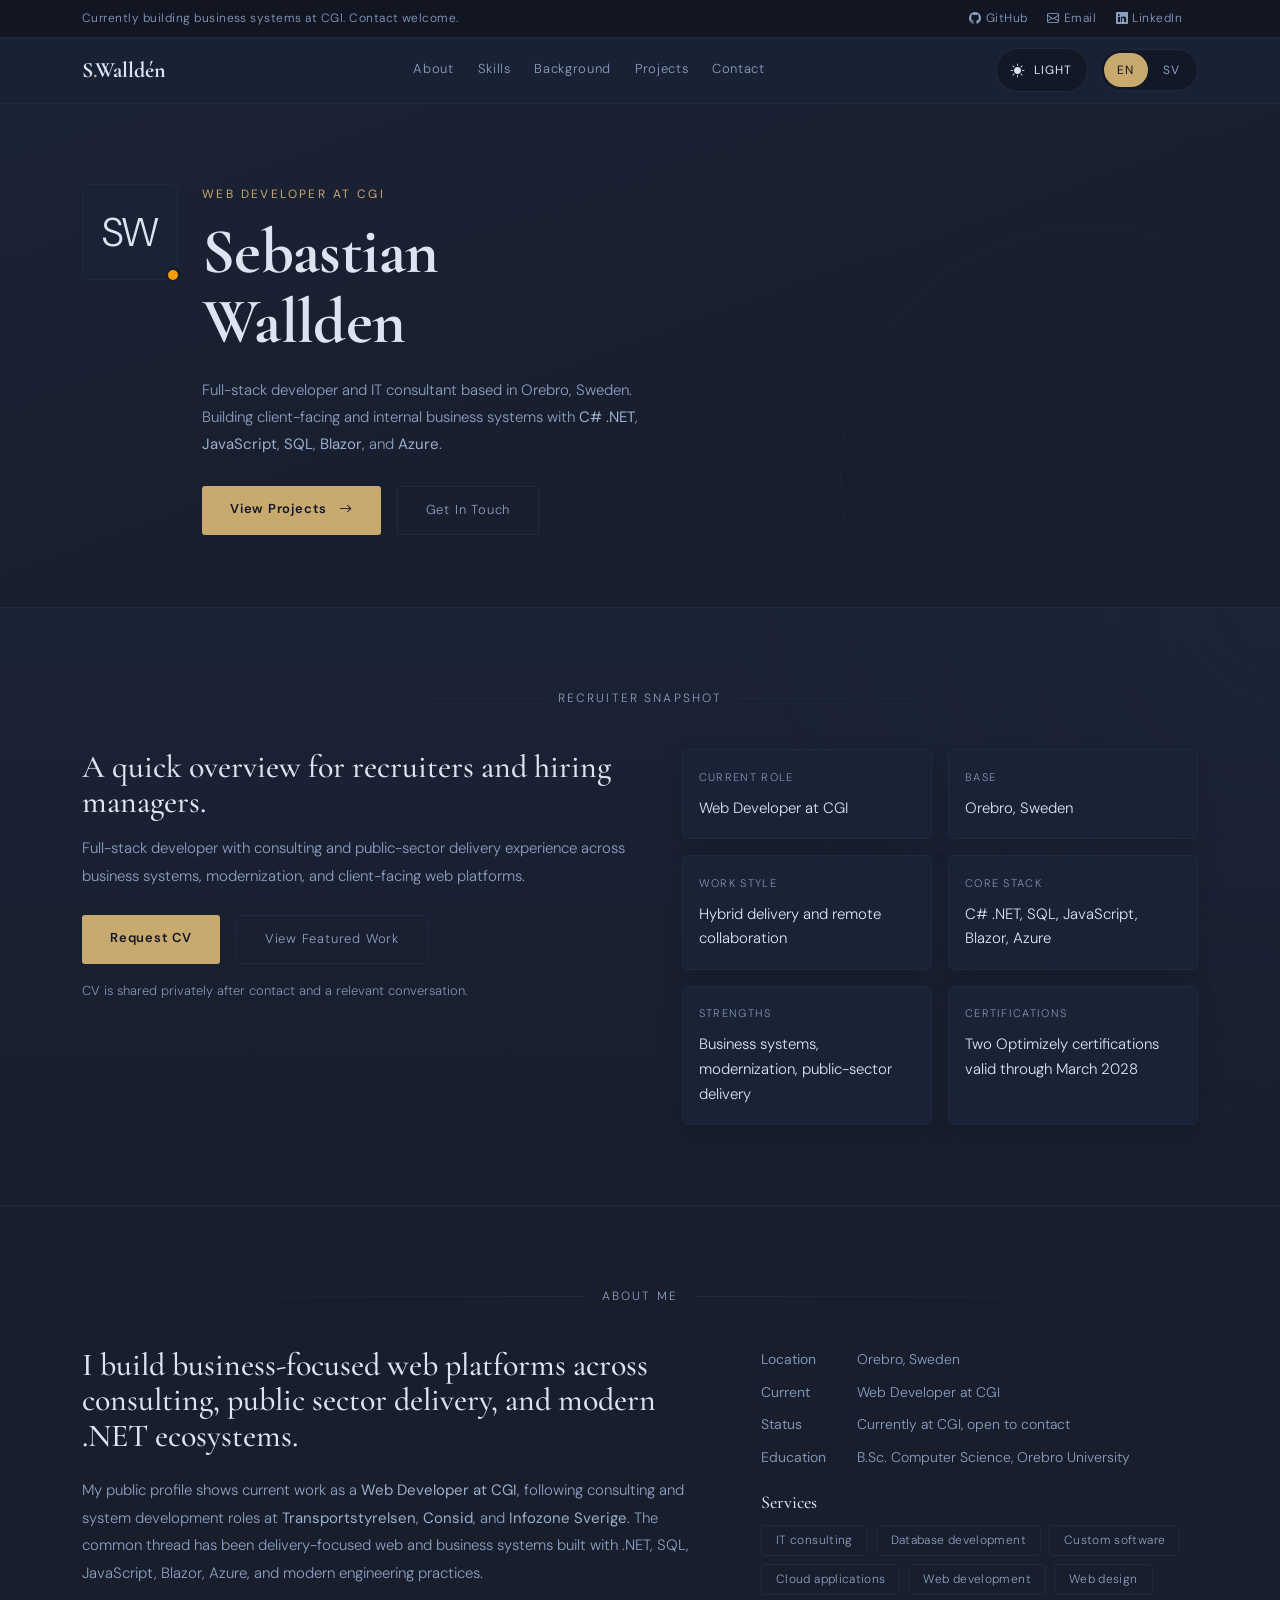
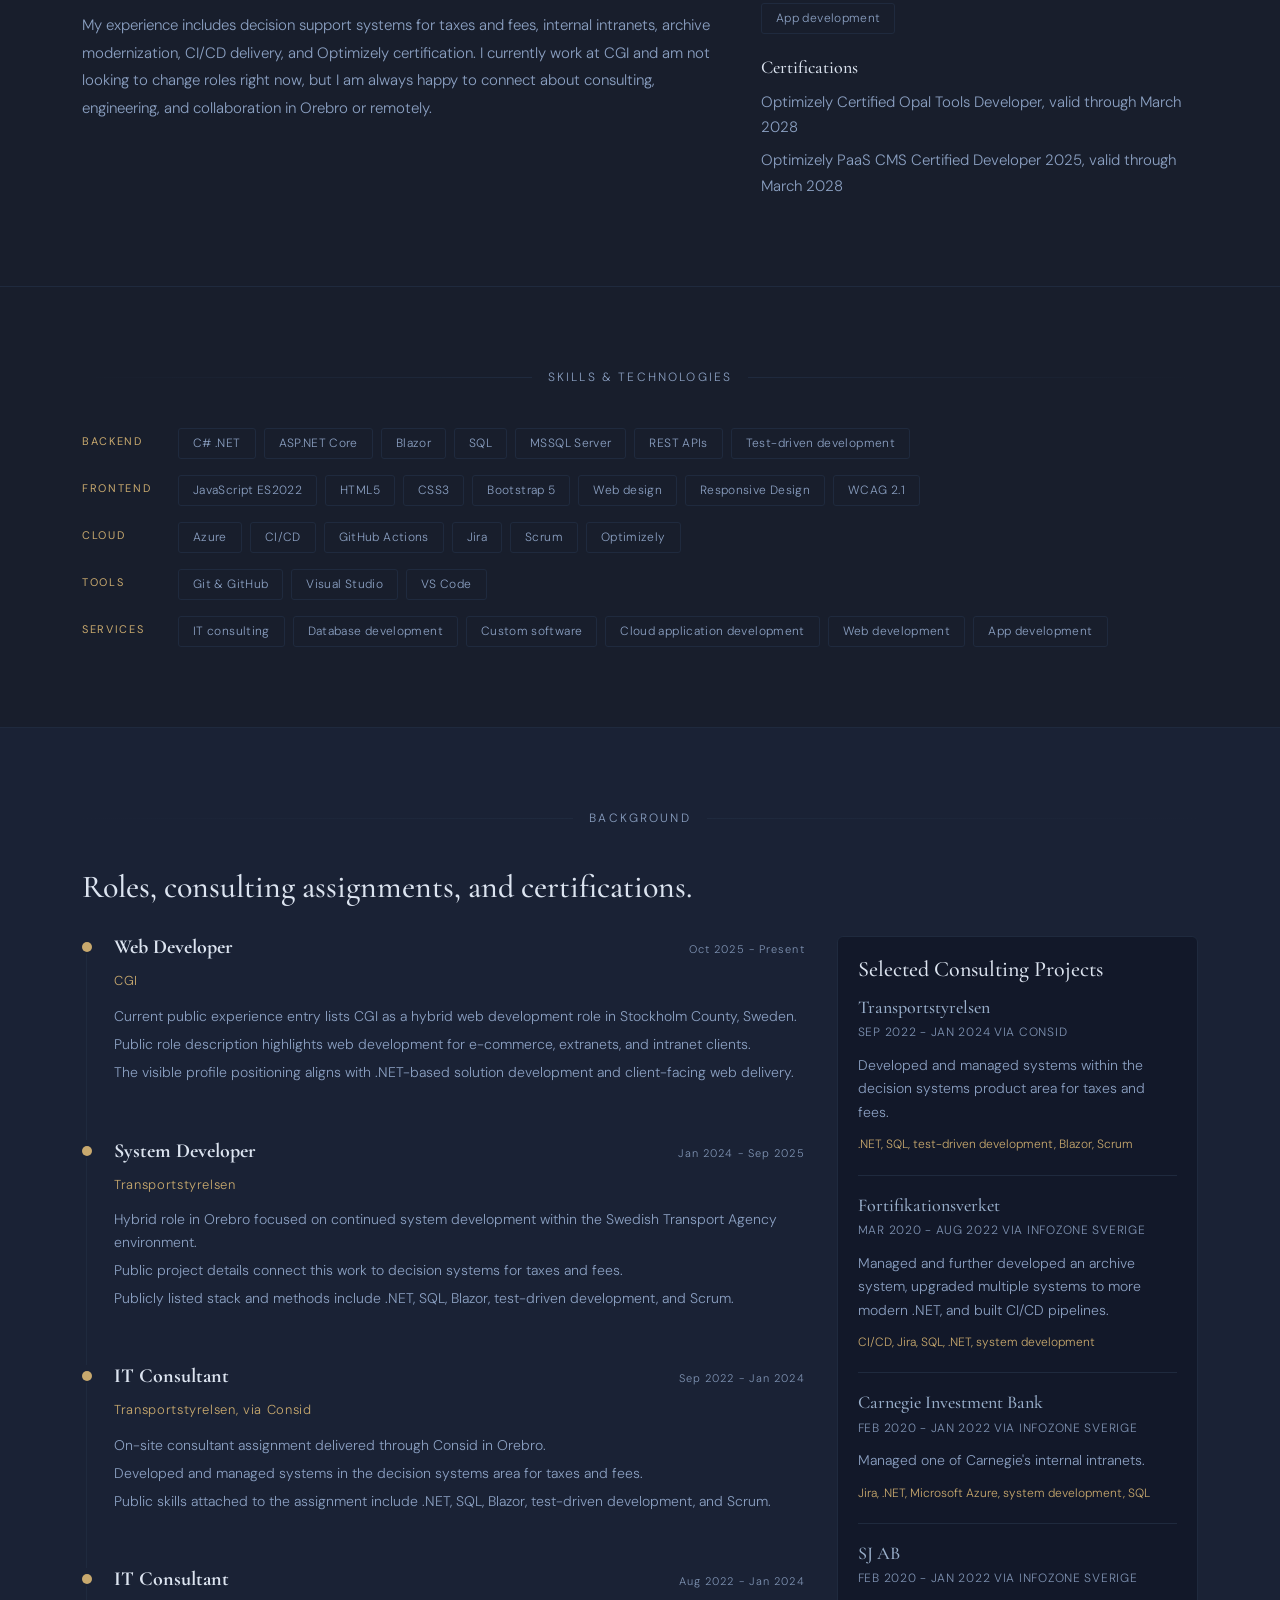
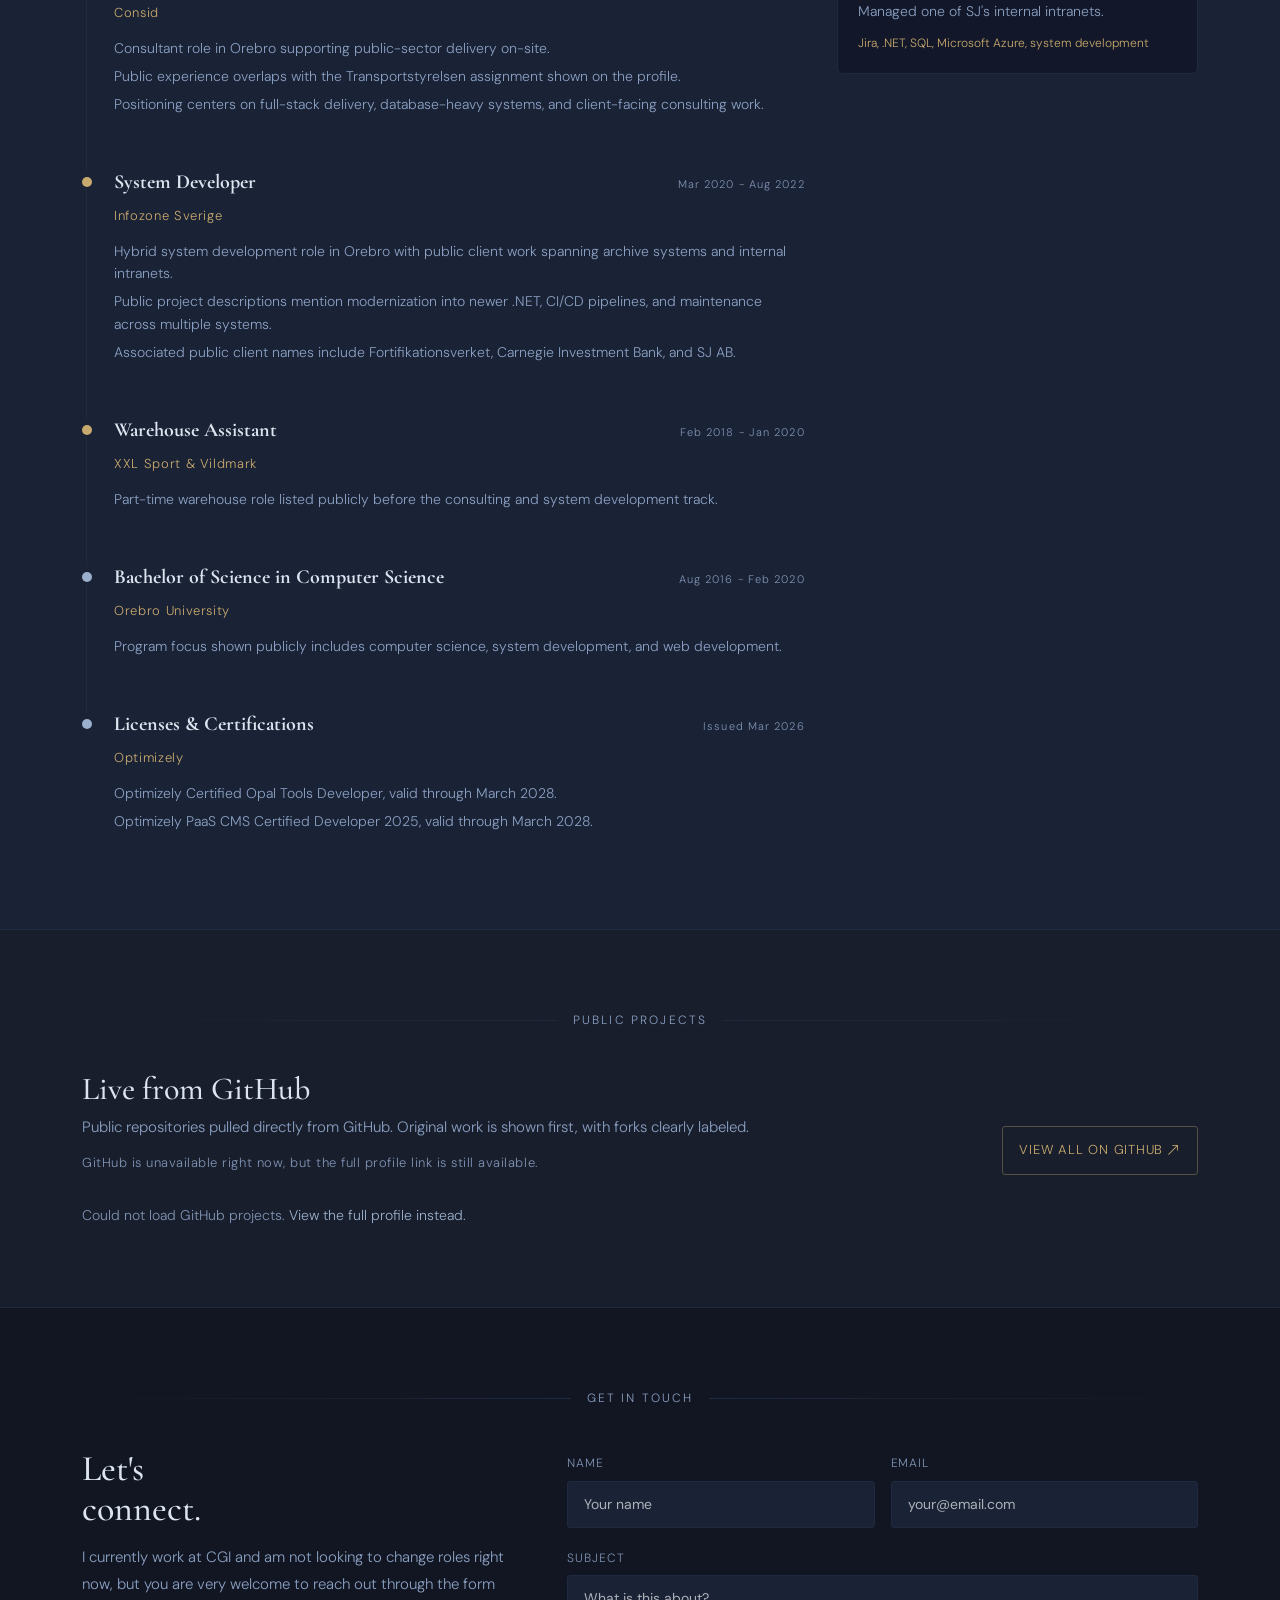
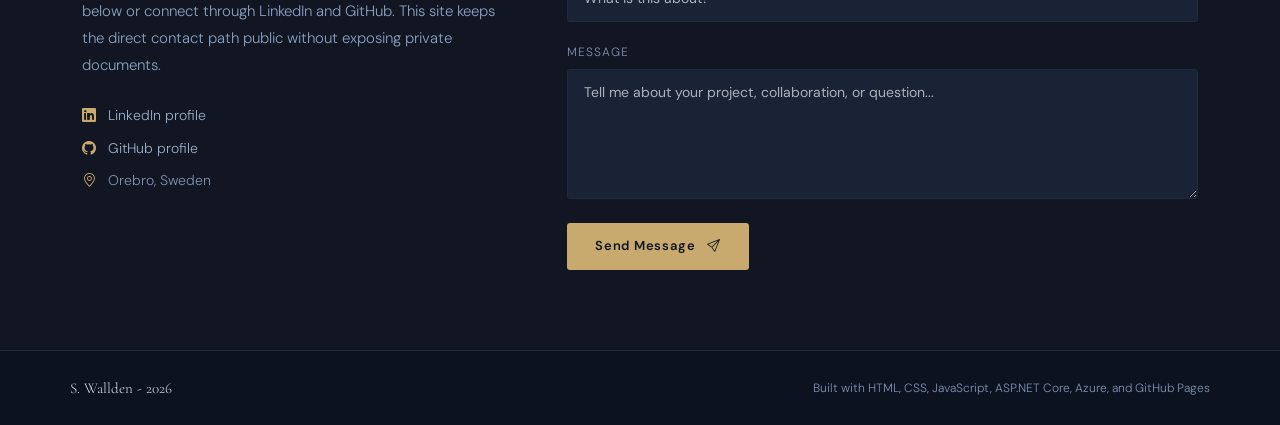
==== commit 674b5916: "feat: add recruiter snapshot and request-cv CTA" ====
--- a/index.html
+++ b/index.html
@@ -43,6 +43,7 @@
   <link rel="stylesheet" href="css/topbar.css" />
   <link rel="stylesheet" href="css/navbar.css" />
   <link rel="stylesheet" href="css/hero.css" />
+  <link rel="stylesheet" href="css/recruiter-snapshot.css" />
   <link rel="stylesheet" href="css/buttons.css" />
   <link rel="stylesheet" href="css/about.css" />
   <link rel="stylesheet" href="css/skills.css" />
@@ -70,6 +71,7 @@
 
   <main id="main-content" tabindex="-1">
     <div id="hero-container"></div>
+    <div id="recruiter-snapshot-container"></div>
     <div id="about-container"></div>
     <div id="skills-container"></div>
     <div id="experience-container"></div>
--- a/css/recruiter-snapshot.css
+++ b/css/recruiter-snapshot.css
@@ -0,0 +1,80 @@
+/* ============================================================
+   RECRUITER SNAPSHOT
+============================================================ */
+
+#recruiter-snapshot {
+  padding: var(--section-gap) 0;
+  border-bottom: 1px solid var(--color-border);
+  background:
+    radial-gradient(circle at top right, var(--color-hero-ring-soft), transparent 38%),
+    linear-gradient(180deg, var(--color-surface) 0%, var(--color-bg) 100%);
+}
+
+.recruiter-shell {
+  display: grid;
+  grid-template-columns: minmax(0, 1.1fr) minmax(0, 1fr);
+  gap: 2rem;
+  align-items: start;
+}
+
+.recruiter-copy h2 {
+  font-size: 2rem;
+  margin-bottom: 1rem;
+}
+
+.recruiter-intro {
+  color: var(--color-text-muted);
+  line-height: 1.85;
+  max-width: 38rem;
+  margin-bottom: 1.5rem;
+}
+
+.recruiter-note {
+  color: var(--color-text-faint);
+  font-size: 0.8125rem;
+  line-height: 1.7;
+  margin-top: 1rem;
+}
+
+.recruiter-grid {
+  display: grid;
+  grid-template-columns: repeat(2, minmax(0, 1fr));
+  gap: 1rem;
+}
+
+.recruiter-card {
+  background: var(--color-surface);
+  border: 1px solid var(--color-border);
+  border-radius: var(--radius-md);
+  padding: 1.1rem 1rem;
+  min-height: 100%;
+  box-shadow: 0 10px 24px color-mix(in srgb, var(--color-shadow-elevated) 35%, transparent);
+}
+
+.recruiter-card-label {
+  display: block;
+  color: var(--color-text-faint);
+  font-size: 0.6875rem;
+  letter-spacing: 0.12em;
+  text-transform: uppercase;
+  margin-bottom: 0.55rem;
+}
+
+.recruiter-card-value {
+  color: var(--color-text);
+  font-size: 0.9375rem;
+  line-height: 1.65;
+  margin: 0;
+}
+
+@media (max-width: 992px) {
+  .recruiter-shell {
+    grid-template-columns: 1fr;
+  }
+}
+
+@media (max-width: 576px) {
+  .recruiter-grid {
+    grid-template-columns: 1fr;
+  }
+}
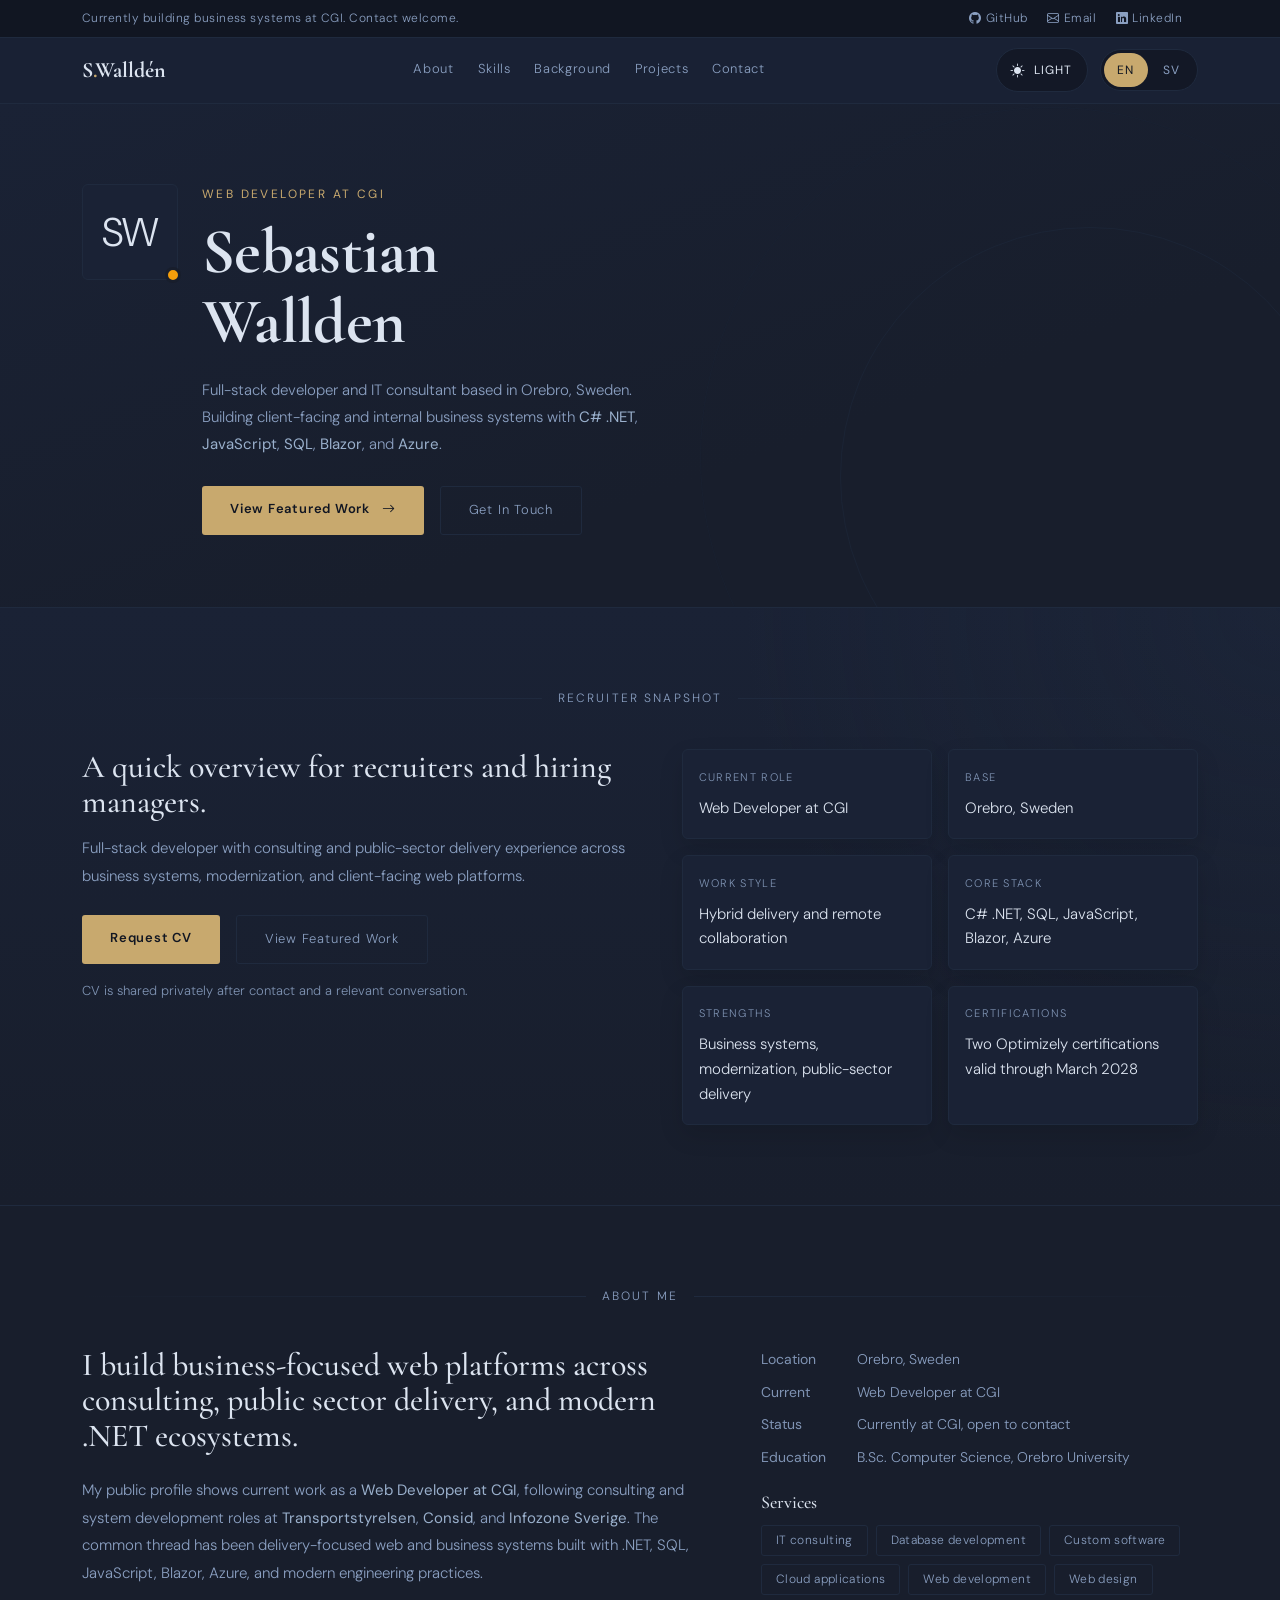
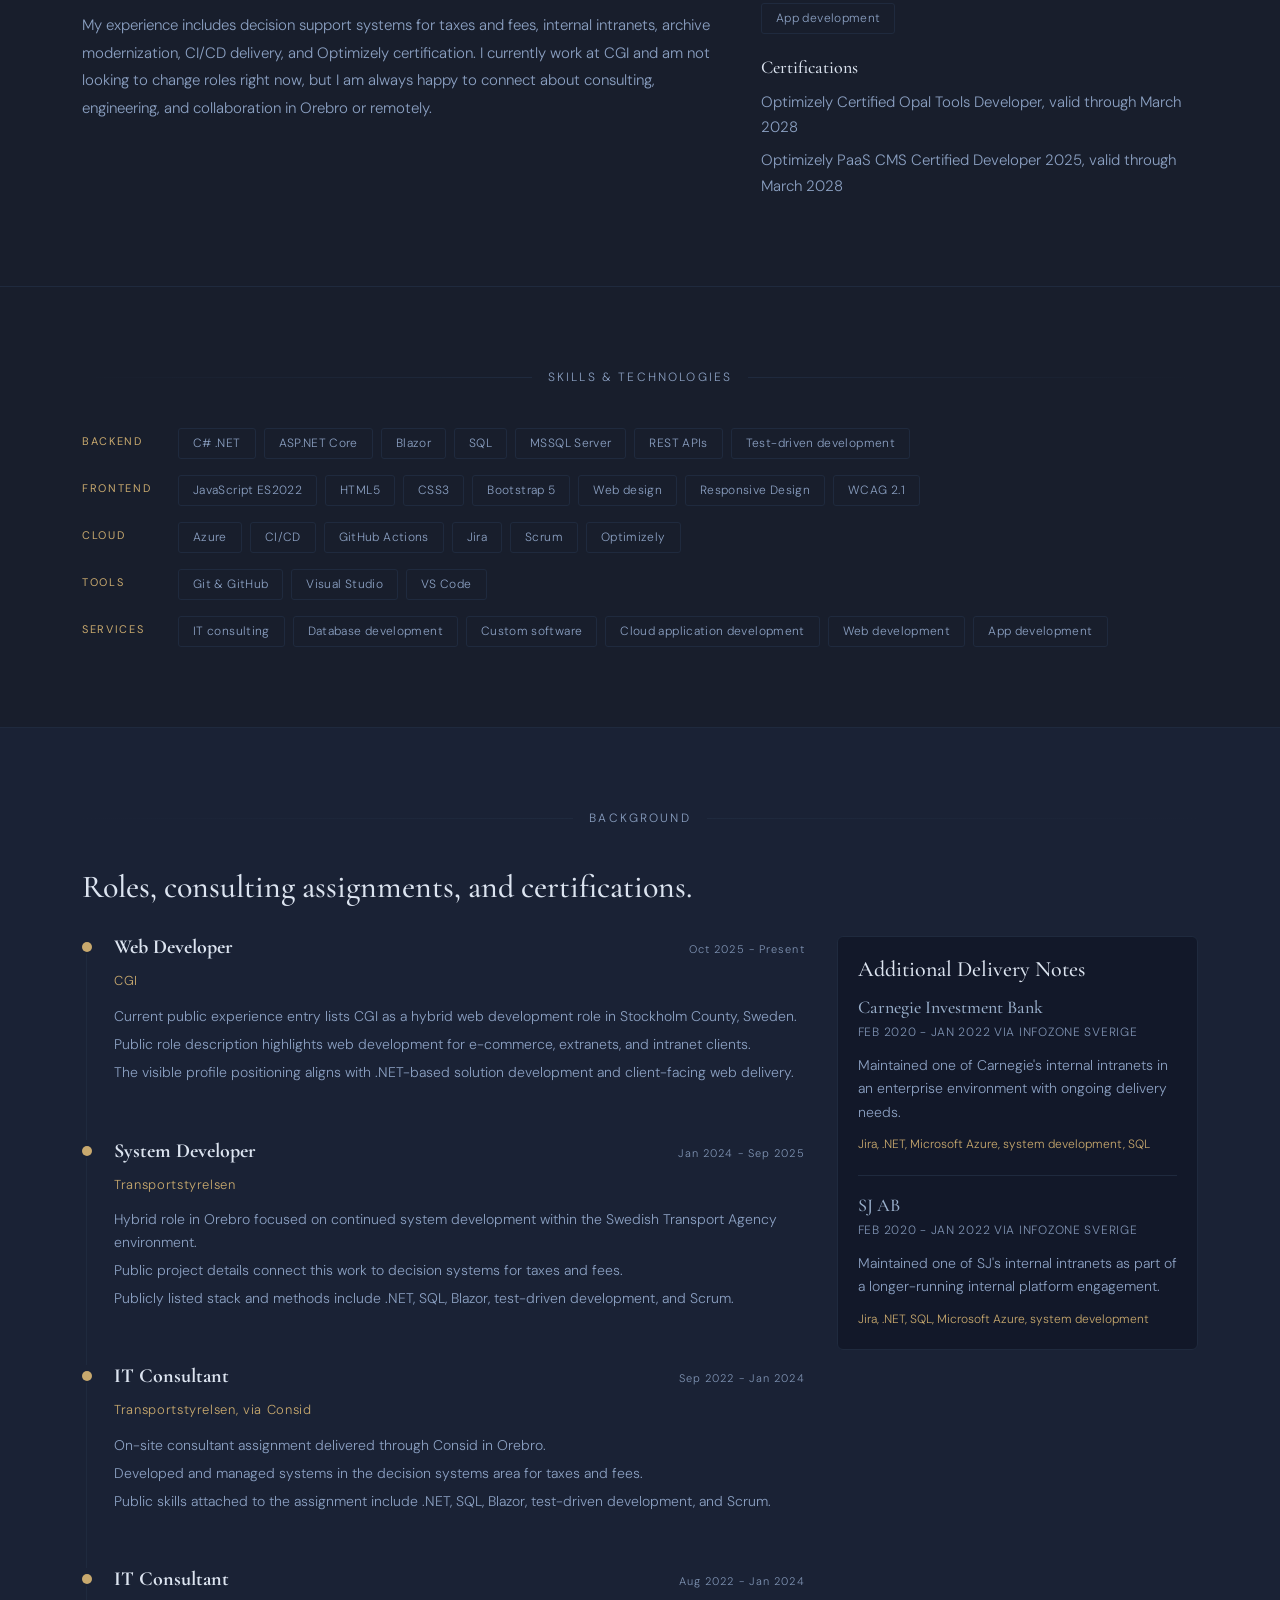
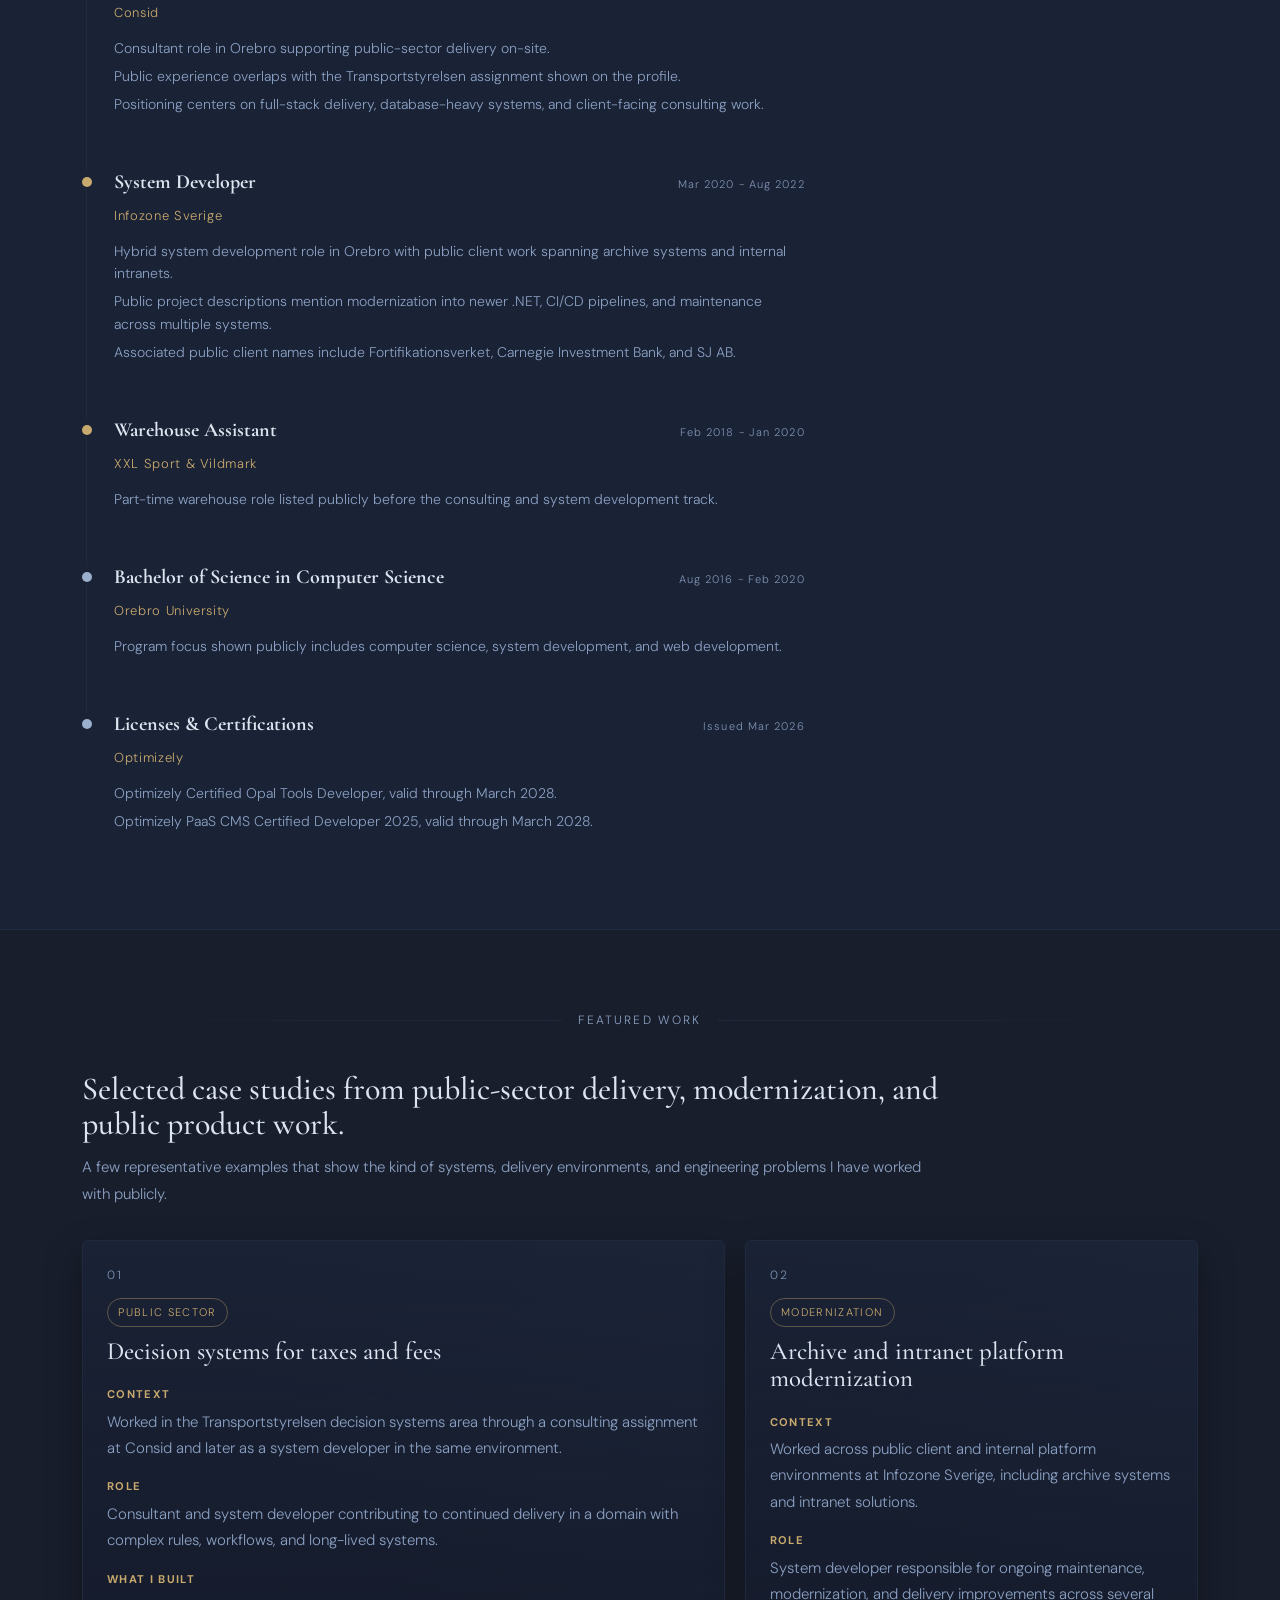
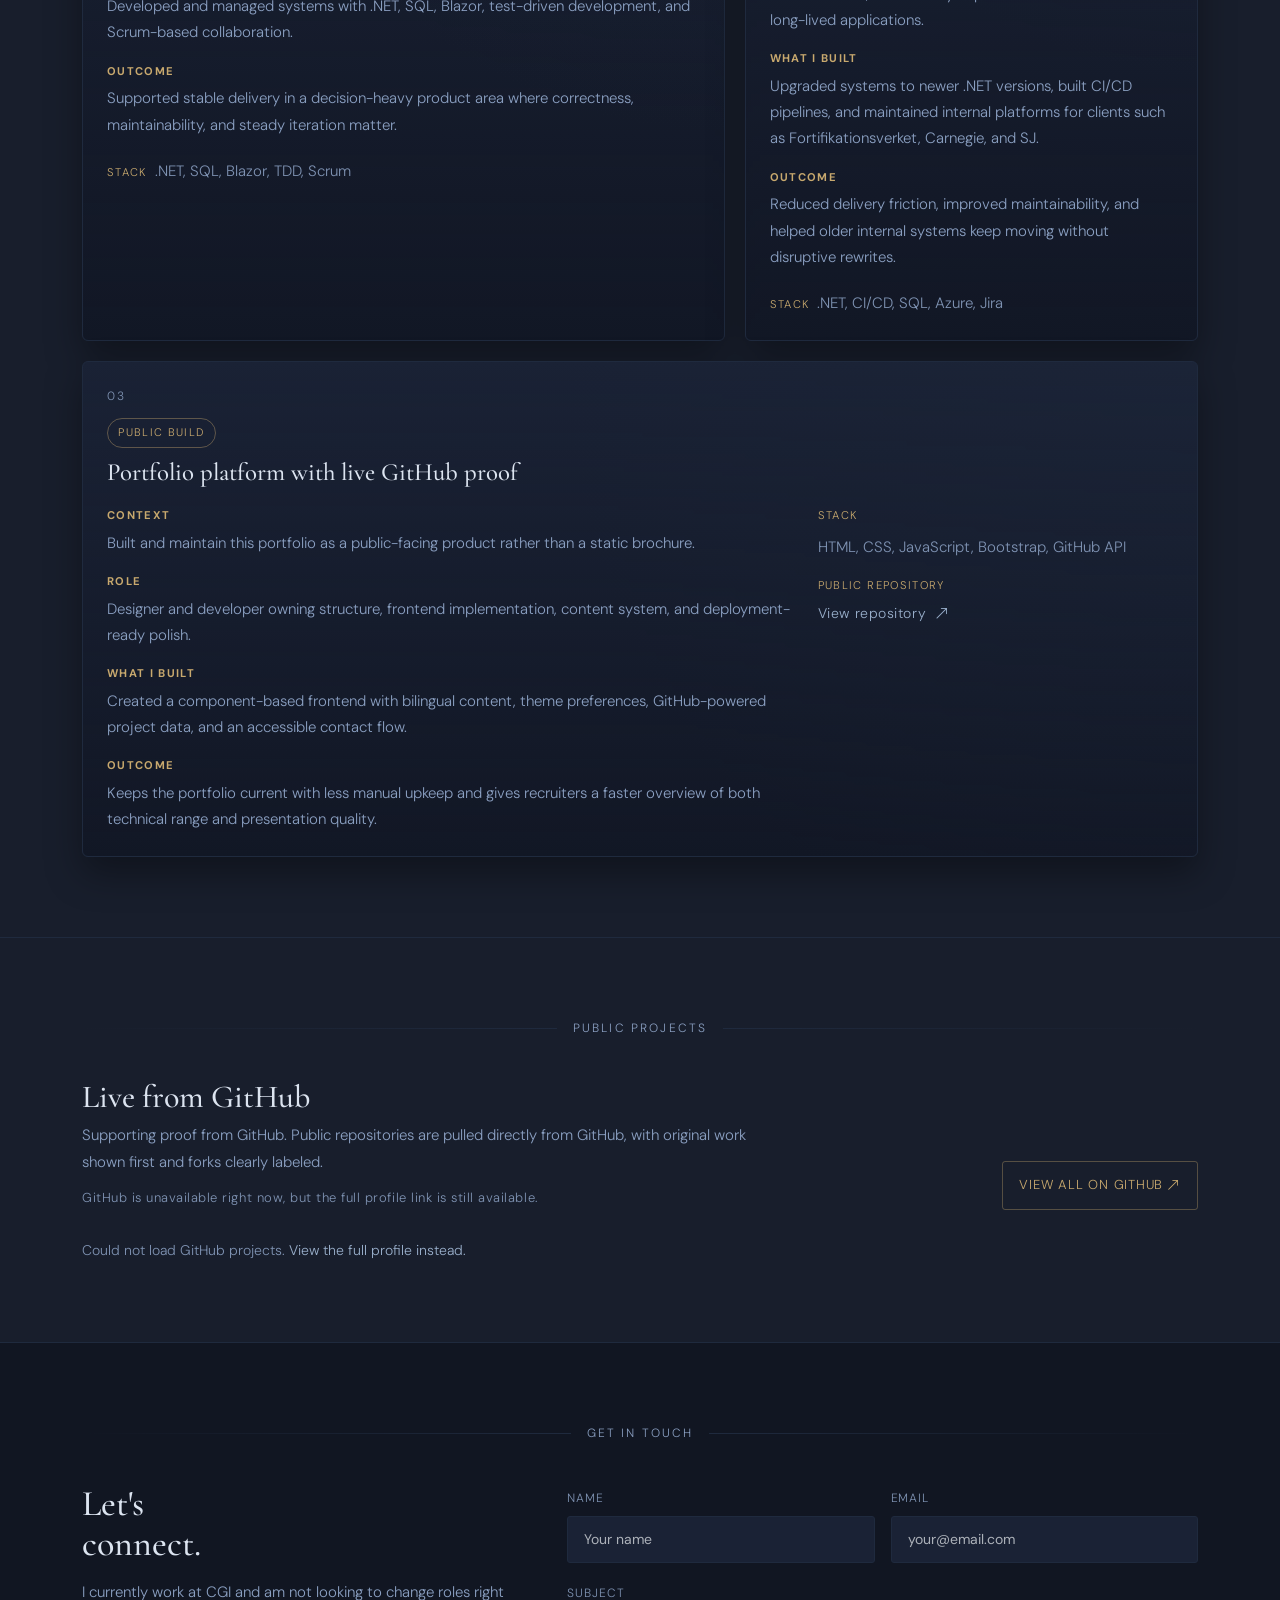
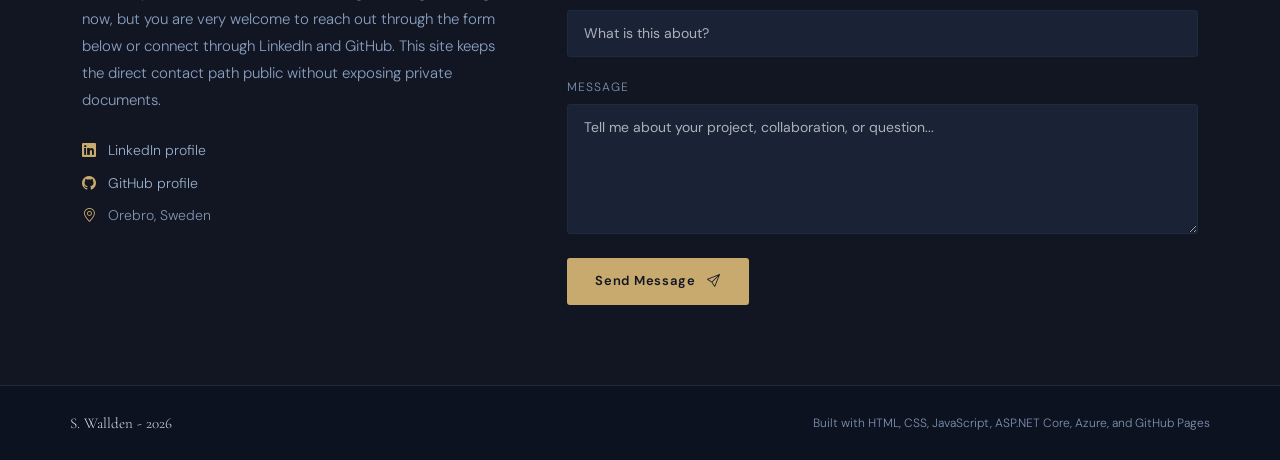
==== commit 890edbd4: "feat: add featured case studies section" ====
--- a/index.html
+++ b/index.html
@@ -7,7 +7,30 @@
     name="description"
     id="meta-description"
     content="Sebastian Wallden is a full-stack developer and IT consultant based in Orebro, Sweden, with public experience across CGI, Transportstyrelsen, Consid, and Infozone using .NET, SQL, Azure, Blazor, and JavaScript." />
+  <meta name="robots" content="index,follow" />
   <meta name="theme-color" id="theme-color-meta" content="#181e2c" />
+  <link rel="canonical" href="https://sebastianwallden.dev/" />
+
+  <meta property="og:type" content="website" />
+  <meta property="og:site_name" content="Sebastian Wallden" />
+  <meta property="og:locale" content="en_US" />
+  <meta property="og:title" content="Sebastian Wallden - Full-Stack Developer" />
+  <meta
+    property="og:description"
+    content="Full-stack developer in Orebro, Sweden, building business systems, modernization work, and public-sector web delivery with .NET, SQL, Blazor, Azure, and JavaScript." />
+  <meta property="og:url" content="https://sebastianwallden.dev/" />
+  <meta property="og:image" content="https://sebastianwallden.dev/assets/social/og-card.png" />
+  <meta property="og:image:type" content="image/png" />
+  <meta property="og:image:width" content="1200" />
+  <meta property="og:image:height" content="630" />
+  <meta property="og:image:alt" content="Sebastian Wallden full-stack developer portfolio preview card." />
+
+  <meta name="twitter:card" content="summary_large_image" />
+  <meta name="twitter:title" content="Sebastian Wallden - Full-Stack Developer" />
+  <meta
+    name="twitter:description"
+    content="Full-stack developer in Orebro, Sweden, building business systems, modernization work, and public-sector web delivery with .NET, SQL, Blazor, Azure, and JavaScript." />
+  <meta name="twitter:image" content="https://sebastianwallden.dev/assets/social/og-card.png" />
 
   <title>Sebastian Wallden - Full-Stack Developer</title>
 
@@ -29,6 +52,42 @@
     href="https://fonts.googleapis.com/css2?family=Cormorant+Garamond:wght@400;600;700&family=DM+Sans:ital,wght@0,300;0,400;0,500;1,300&display=swap"
     rel="stylesheet" />
 
+  <script type="application/ld+json">
+    {
+      "@context": "https://schema.org",
+      "@type": "Person",
+      "name": "Sebastian Wallden",
+      "url": "https://sebastianwallden.dev/",
+      "jobTitle": "Full-Stack Developer",
+      "worksFor": {
+        "@type": "Organization",
+        "name": "CGI"
+      },
+      "alumniOf": {
+        "@type": "CollegeOrUniversity",
+        "name": "Orebro University"
+      },
+      "homeLocation": {
+        "@type": "Place",
+        "name": "Orebro, Sweden"
+      },
+      "knowsAbout": [
+        "C# .NET",
+        "SQL",
+        "Blazor",
+        "Azure",
+        "JavaScript",
+        "Business systems",
+        "Public-sector delivery",
+        "Modernization"
+      ],
+      "sameAs": [
+        "https://github.com/0Klart",
+        "https://www.linkedin.com/in/sebastianwallden/"
+      ]
+    }
+  </script>
+
   <script src="js/site-preferences.js"></script>
 
   <!-- Bootstrap 5.3 -->
@@ -48,6 +107,7 @@
   <link rel="stylesheet" href="css/about.css" />
   <link rel="stylesheet" href="css/skills.css" />
   <link rel="stylesheet" href="css/experience.css" />
+  <link rel="stylesheet" href="css/case-studies.css" />
   <link rel="stylesheet" href="css/projects.css" />
   <link rel="stylesheet" href="css/contact.css" />
   <link rel="stylesheet" href="css/footer.css" />
@@ -75,6 +135,7 @@
     <div id="about-container"></div>
     <div id="skills-container"></div>
     <div id="experience-container"></div>
+    <div id="case-studies-container"></div>
     <div id="projects-container"></div>
     <div id="contact-container"></div>
   </main>
--- a/css/case-studies.css
+++ b/css/case-studies.css
@@ -0,0 +1,193 @@
+/* ============================================================
+   CASE STUDIES SECTION
+============================================================ */
+
+#case-studies {
+  padding: var(--section-gap) 0;
+  border-bottom: 1px solid var(--color-border);
+}
+
+.case-studies-header {
+  max-width: 54rem;
+  margin-bottom: 2rem;
+}
+
+.case-studies-heading {
+  font-size: 2rem;
+  margin-bottom: 0.85rem;
+}
+
+.case-studies-intro {
+  margin: 0;
+  color: var(--color-text-muted);
+  line-height: 1.8;
+}
+
+.case-studies-grid {
+  display: grid;
+  grid-template-columns: repeat(12, minmax(0, 1fr));
+  gap: 1.25rem;
+}
+
+.case-study-card {
+  grid-column: 1 / -1;
+  position: relative;
+  border: 1px solid var(--color-border);
+  border-radius: var(--radius-md);
+  background:
+    linear-gradient(180deg, var(--color-surface) 0%, var(--color-panel-bg) 100%);
+  box-shadow: 0 16px 36px var(--color-shadow-elevated);
+  padding: 1.5rem;
+  overflow: hidden;
+}
+
+.case-study-card::after {
+  content: '';
+  position: absolute;
+  inset: 0;
+  background:
+    radial-gradient(circle at top right, var(--color-hero-ring-soft), transparent 52%);
+  pointer-events: none;
+}
+
+.case-study-card-top,
+.case-study-wide-layout,
+.case-study-details,
+.case-study-aside {
+  position: relative;
+  z-index: 1;
+}
+
+.case-study-card-top {
+  display: flex;
+  flex-direction: column;
+  gap: 0.7rem;
+  margin-bottom: 1.25rem;
+}
+
+.case-study-index {
+  font-size: 0.75rem;
+  letter-spacing: 0.16em;
+  text-transform: uppercase;
+  color: var(--color-text-faint);
+}
+
+.case-study-tag {
+  align-self: flex-start;
+  border: 1px solid var(--color-accent-border-strong);
+  border-radius: 999px;
+  padding: 0.25rem 0.65rem;
+  color: var(--color-accent);
+  font-size: 0.6875rem;
+  letter-spacing: 0.12em;
+  text-transform: uppercase;
+}
+
+.case-study-title {
+  font-size: 1.55rem;
+  margin: 0;
+  color: var(--color-text);
+}
+
+.case-study-details {
+  display: grid;
+  gap: 1rem;
+  margin: 0;
+}
+
+.case-study-detail {
+  display: grid;
+  gap: 0.25rem;
+}
+
+.case-study-detail dt {
+  font-size: 0.7rem;
+  letter-spacing: 0.12em;
+  text-transform: uppercase;
+  color: var(--color-accent);
+}
+
+.case-study-detail dd {
+  margin: 0;
+  color: var(--color-text-muted);
+  line-height: 1.75;
+}
+
+.case-study-stack {
+  margin: 1.25rem 0 0;
+  display: flex;
+  flex-wrap: wrap;
+  gap: 0.5rem;
+  align-items: baseline;
+  color: var(--color-text-faint);
+}
+
+.case-study-stack-label,
+.case-study-link-label {
+  font-size: 0.7rem;
+  letter-spacing: 0.12em;
+  text-transform: uppercase;
+  color: var(--color-accent);
+}
+
+.case-study-wide-layout {
+  display: grid;
+  gap: 1.5rem;
+}
+
+.case-study-aside {
+  display: grid;
+  gap: 1rem;
+  align-content: start;
+}
+
+.case-study-aside .case-study-stack {
+  margin-top: 0;
+}
+
+.case-study-links {
+  display: grid;
+  gap: 0.35rem;
+}
+
+.case-study-link {
+  color: var(--color-link);
+  text-decoration: none;
+  font-size: 0.875rem;
+  letter-spacing: 0.04em;
+}
+
+.case-study-link:hover {
+  color: var(--color-accent);
+  text-decoration: none;
+}
+
+@media (min-width: 992px) {
+  .case-study-card-primary {
+    grid-column: span 7;
+  }
+
+  .case-study-card-secondary {
+    grid-column: span 5;
+  }
+
+  .case-study-wide-layout {
+    grid-template-columns: minmax(0, 1.45fr) minmax(250px, 0.75fr);
+  }
+}
+
+@media (max-width: 768px) {
+  .case-study-card {
+    padding: 1.25rem;
+  }
+
+  .case-study-title {
+    font-size: 1.35rem;
+  }
+}
+
+@media (prefers-reduced-motion: reduce) {
+  .case-study-card {
+    box-shadow: none;
+  }
+}
